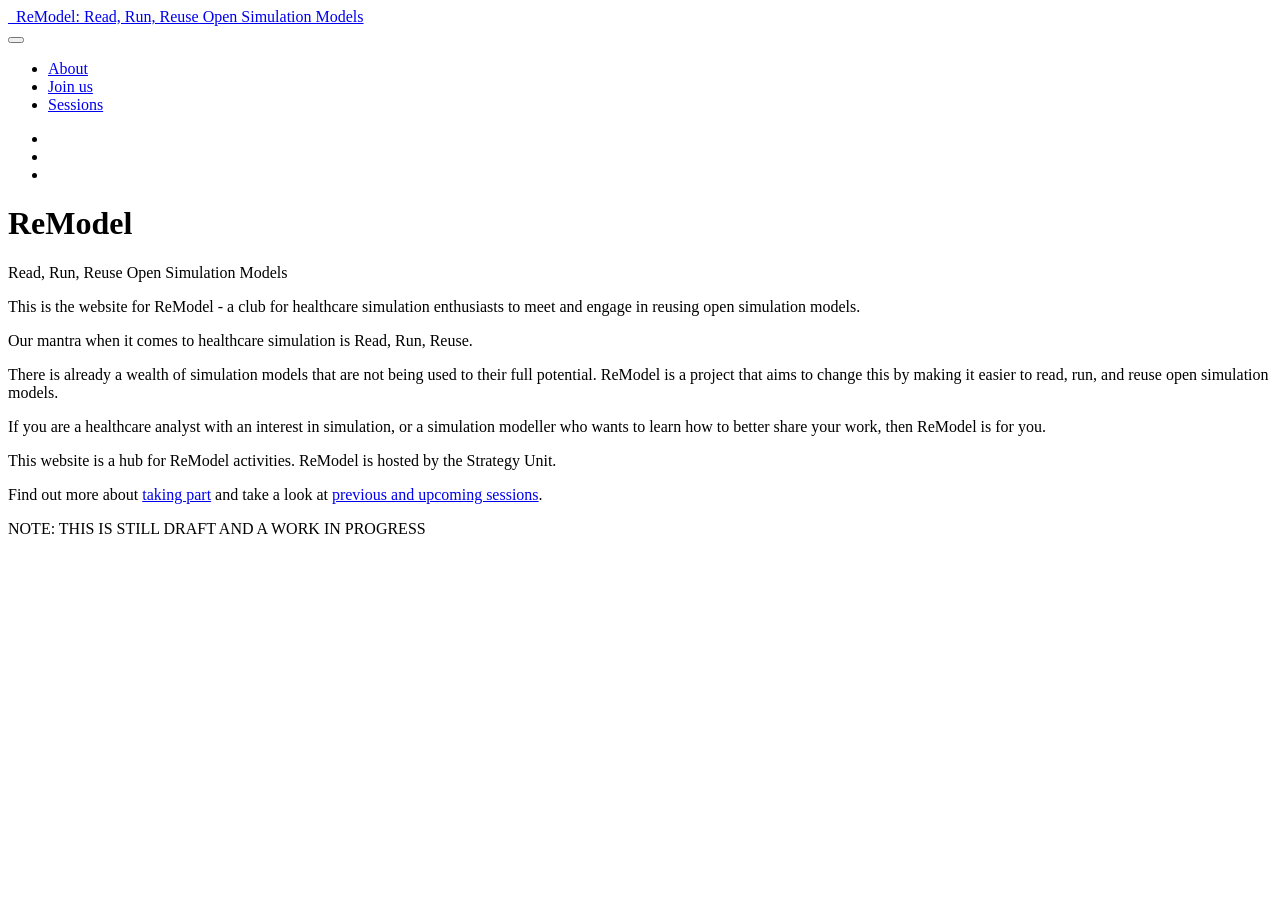
==== index.html @ a2db6d00 "Deploying to gh-pages from @ The-Strategy-Unit/ReModel-docs@427e506a30f4f4f043793d6e4e655805ec5b2a1b" ====
<!DOCTYPE html>
<html xmlns="http://www.w3.org/1999/xhtml" lang="en" xml:lang="en"><head>

<meta charset="utf-8">
<meta name="generator" content="quarto-1.9.38">

<meta name="viewport" content="width=device-width, initial-scale=1.0, user-scalable=yes">


<title>ReModel – ReModel: Read, Run, Reuse Open Simulation Models</title>
<style>
/* Default styles provided by pandoc.
** See https://pandoc.org/MANUAL.html#variables-for-html for config info.
*/
code{white-space: pre-wrap;}
span.smallcaps{font-variant: small-caps;}
div.columns{display: flex; gap: min(4vw, 1.5em);}
div.column{flex: auto; overflow-x: auto;}
div.hanging-indent{margin-left: 1.5em; text-indent: -1.5em;}
ul.task-list{list-style: none;}
ul.task-list li input[type="checkbox"] {
  width: 0.8em;
  margin: 0 0.8em 0.2em -1em; /* quarto-specific, see https://github.com/quarto-dev/quarto-cli/issues/4556 */ 
  vertical-align: middle;
}
</style>


<script src="site_libs/quarto-nav/quarto-nav.js"></script>
<script src="site_libs/quarto-nav/headroom.min.js"></script>
<script src="site_libs/clipboard/clipboard.min.js"></script>
<script src="site_libs/quarto-search/autocomplete.umd.js"></script>
<script src="site_libs/quarto-search/fuse.min.js"></script>
<script src="site_libs/quarto-search/quarto-search.js"></script>
<meta name="quarto:offset" content="./">
<link href="./images/logo_black_favicon.png" rel="icon" type="image/png">
<script src="site_libs/quarto-html/quarto.js" type="module"></script>
<script src="site_libs/quarto-html/tabsets/tabsets.js" type="module"></script>
<script src="site_libs/quarto-html/popper.min.js"></script>
<script src="site_libs/quarto-html/tippy.umd.min.js"></script>
<script src="site_libs/quarto-html/anchor.min.js"></script>
<link href="site_libs/quarto-html/tippy.css" rel="stylesheet">
<link href="site_libs/quarto-html/quarto-syntax-highlighting-15634bcf2e68342d4ad2dfa704d543f6.css" rel="stylesheet" class="quarto-color-scheme" id="quarto-text-highlighting-styles">
<link href="site_libs/quarto-html/quarto-syntax-highlighting-dark-0a6b7249c26820e032cb0bd839ff02b1.css" rel="stylesheet" class="quarto-color-scheme quarto-color-alternate" id="quarto-text-highlighting-styles">
<link href="site_libs/quarto-html/quarto-syntax-highlighting-15634bcf2e68342d4ad2dfa704d543f6.css" rel="stylesheet" class="quarto-color-scheme-extra" id="quarto-text-highlighting-styles">
<script src="site_libs/bootstrap/bootstrap.min.js"></script>
<link href="site_libs/bootstrap/bootstrap-icons.css" rel="stylesheet">
<link href="site_libs/bootstrap/bootstrap-c3b43c4c31acf62bdc8e15f9b7ac4420.min.css" rel="stylesheet" append-hash="true" class="quarto-color-scheme" id="quarto-bootstrap" data-mode="light">
<link href="site_libs/bootstrap/bootstrap-dark-e4793228928cbe254e8126d6889f4ec6.min.css" rel="stylesheet" append-hash="true" class="quarto-color-scheme quarto-color-alternate" id="quarto-bootstrap" data-mode="light">
<link href="site_libs/bootstrap/bootstrap-c3b43c4c31acf62bdc8e15f9b7ac4420.min.css" rel="stylesheet" append-hash="true" class="quarto-color-scheme-extra" id="quarto-bootstrap" data-mode="light">
<script id="quarto-search-options" type="application/json">{
  "location": "navbar",
  "copy-button": false,
  "collapse-after": 3,
  "panel-placement": "end",
  "type": "overlay",
  "limit": 50,
  "keyboard-shortcut": [
    "f",
    "/",
    "s"
  ],
  "show-item-context": false,
  "language": {
    "search-no-results-text": "No results",
    "search-matching-documents-text": "matching documents",
    "search-copy-link-title": "Copy link to search",
    "search-hide-matches-text": "Hide additional matches",
    "search-more-match-text": "more match in this document",
    "search-more-matches-text": "more matches in this document",
    "search-clear-button-title": "Clear",
    "search-text-placeholder": "",
    "search-detached-cancel-button-title": "Cancel",
    "search-submit-button-title": "Submit",
    "search-label": "Search"
  }
}</script>


<link rel="stylesheet" href="_SUBrand.StyleSheet.css">
</head>

<body class="nav-fixed quarto-light"><script id="quarto-html-before-body" type="application/javascript">
    const toggleBodyColorMode = (bsSheetEl) => {
      const mode = bsSheetEl.getAttribute("data-mode");
      const bodyEl = window.document.querySelector("body");
      if (mode === "dark") {
        bodyEl.classList.add("quarto-dark");
        bodyEl.classList.remove("quarto-light");
      } else {
        bodyEl.classList.add("quarto-light");
        bodyEl.classList.remove("quarto-dark");
      }
    }
    const toggleBodyColorPrimary = () => {
      const bsSheetEl = window.document.querySelector("link#quarto-bootstrap:not([rel=disabled-stylesheet])");
      if (bsSheetEl) {
        toggleBodyColorMode(bsSheetEl);
      }
    }
    const setColorSchemeToggle = (alternate) => {
      const toggles = window.document.querySelectorAll('.quarto-color-scheme-toggle');
      for (let i=0; i < toggles.length; i++) {
        const toggle = toggles[i];
        if (toggle) {
          if (alternate) {
            toggle.classList.add("alternate");
          } else {
            toggle.classList.remove("alternate");
          }
        }
      }
    };
    const toggleColorMode = (alternate) => {
      // Switch the stylesheets
      const primaryStylesheets = window.document.querySelectorAll('link.quarto-color-scheme:not(.quarto-color-alternate)');
      const alternateStylesheets = window.document.querySelectorAll('link.quarto-color-scheme.quarto-color-alternate');
      manageTransitions('#quarto-margin-sidebar .nav-link', false);
      if (alternate) {
        // note: dark is layered on light, we don't disable primary!
        enableStylesheet(alternateStylesheets);
        for (const sheetNode of alternateStylesheets) {
          if (sheetNode.id === "quarto-bootstrap") {
            toggleBodyColorMode(sheetNode);
          }
        }
      } else {
        disableStylesheet(alternateStylesheets);
        enableStylesheet(primaryStylesheets)
        toggleBodyColorPrimary();
      }
      manageTransitions('#quarto-margin-sidebar .nav-link', true);
      // Switch the toggles
      setColorSchemeToggle(alternate)
      // Hack to workaround the fact that safari doesn't
      // properly recolor the scrollbar when toggling (#1455)
      if (navigator.userAgent.indexOf('Safari') > 0 && navigator.userAgent.indexOf('Chrome') == -1) {
        manageTransitions("body", false);
        window.scrollTo(0, 1);
        setTimeout(() => {
          window.scrollTo(0, 0);
          manageTransitions("body", true);
        }, 40);
      }
    }
    const disableStylesheet = (stylesheets) => {
      for (let i=0; i < stylesheets.length; i++) {
        const stylesheet = stylesheets[i];
        stylesheet.rel = 'disabled-stylesheet';
      }
    }
    const enableStylesheet = (stylesheets) => {
      for (let i=0; i < stylesheets.length; i++) {
        const stylesheet = stylesheets[i];
        if(stylesheet.rel !== 'stylesheet') { // for Chrome, which will still FOUC without this check
          stylesheet.rel = 'stylesheet';
        }
      }
    }
    const manageTransitions = (selector, allowTransitions) => {
      const els = window.document.querySelectorAll(selector);
      for (let i=0; i < els.length; i++) {
        const el = els[i];
        if (allowTransitions) {
          el.classList.remove('notransition');
        } else {
          el.classList.add('notransition');
        }
      }
    }
    const isFileUrl = () => {
      return window.location.protocol === 'file:';
    }
    const hasAlternateSentinel = () => {
      let styleSentinel = getColorSchemeSentinel();
      if (styleSentinel !== null) {
        return styleSentinel === "alternate";
      } else {
        return false;
      }
    }
    const setStyleSentinel = (alternate) => {
      const value = alternate ? "alternate" : "default";
      if (!isFileUrl()) {
        window.localStorage.setItem("quarto-color-scheme", value);
      } else {
        localAlternateSentinel = value;
      }
    }
    const getColorSchemeSentinel = () => {
      if (!isFileUrl()) {
        const storageValue = window.localStorage.getItem("quarto-color-scheme");
        return storageValue != null ? storageValue : localAlternateSentinel;
      } else {
        return localAlternateSentinel;
      }
    }
    const toggleGiscusIfUsed = (isAlternate, darkModeDefault) => {
      const baseTheme = document.querySelector('#giscus-base-theme')?.value ?? 'light';
      const alternateTheme = document.querySelector('#giscus-alt-theme')?.value ?? 'dark';
      let newTheme = '';
      if(authorPrefersDark) {
        newTheme = isAlternate ? baseTheme : alternateTheme;
      } else {
        newTheme = isAlternate ? alternateTheme : baseTheme;
      }
      const changeGiscusTheme = () => {
        // From: https://github.com/giscus/giscus/issues/336
        const sendMessage = (message) => {
          const iframe = document.querySelector('iframe.giscus-frame');
          if (!iframe) return;
          iframe.contentWindow.postMessage({ giscus: message }, 'https://giscus.app');
        }
        sendMessage({
          setConfig: {
            theme: newTheme
          }
        });
      }
      const isGiscussLoaded = window.document.querySelector('iframe.giscus-frame') !== null;
      if (isGiscussLoaded) {
        changeGiscusTheme();
      }
    };
    const authorPrefersDark = false;
    const darkModeDefault = authorPrefersDark;
      document.querySelector('link#quarto-text-highlighting-styles.quarto-color-scheme-extra').rel = 'disabled-stylesheet';
      document.querySelector('link#quarto-bootstrap.quarto-color-scheme-extra').rel = 'disabled-stylesheet';
    let localAlternateSentinel = darkModeDefault ? 'alternate' : 'default';
    // Dark / light mode switch
    window.quartoToggleColorScheme = () => {
      // Read the current dark / light value
      let toAlternate = !hasAlternateSentinel();
      toggleColorMode(toAlternate);
      setStyleSentinel(toAlternate);
      toggleGiscusIfUsed(toAlternate, darkModeDefault);
      window.dispatchEvent(new Event('resize'));
    };
    // Switch to dark mode if need be
    if (hasAlternateSentinel()) {
      toggleColorMode(true);
    } else {
      toggleColorMode(false);
    }
  </script>

<div id="quarto-search-results"></div>
  <header id="quarto-header" class="headroom fixed-top">
    <nav class="navbar navbar-expand-lg " data-bs-theme="dark">
      <div class="navbar-container container-fluid">
      <div class="navbar-brand-container mx-auto">
    <a href="./index.html" class="navbar-brand navbar-brand-logo">
    <img src="./images/logo_black_favicon.png" alt="" class="navbar-logo light-content">
    <img src="./images/logo_black_favicon.png" alt="" class="navbar-logo dark-content">
    </a>
    <a class="navbar-brand" href="./index.html">
    <span class="navbar-title">ReModel: Read, Run, Reuse Open Simulation Models</span>
    </a>
  </div>
            <div id="quarto-search" class="" title="Search"></div>
          <button class="navbar-toggler" type="button" data-bs-toggle="collapse" data-bs-target="#navbarCollapse" aria-controls="navbarCollapse" role="menu" aria-expanded="false" aria-label="Toggle navigation" onclick="if (window.quartoToggleHeadroom) { window.quartoToggleHeadroom(); }">
  <span class="navbar-toggler-icon"></span>
</button>
          <div class="collapse navbar-collapse" id="navbarCollapse">
            <ul class="navbar-nav navbar-nav-scroll me-auto">
  <li class="nav-item">
    <a class="nav-link" href="./about.html"> 
<span class="menu-text">About</span></a>
  </li>  
  <li class="nav-item">
    <a class="nav-link" href="./join-us/index.html"> 
<span class="menu-text">Join us</span></a>
  </li>  
  <li class="nav-item">
    <a class="nav-link" href="./sessions/index.html"> 
<span class="menu-text">Sessions</span></a>
  </li>  
</ul>
            <ul class="navbar-nav navbar-nav-scroll ms-auto">
  <li class="nav-item compact">
    <a class="nav-link" href="./sessions/index.xml"> <i class="bi bi-rss" role="img">
</i> 
<span class="menu-text"></span></a>
  </li>  
  <li class="nav-item compact">
    <a class="nav-link" href="https://github.com/The-Strategy-Unit"> <i class="bi bi-github" role="img">
</i> 
<span class="menu-text"></span></a>
  </li>  
  <li class="nav-item compact">
    <a class="nav-link" href="https://bsky.app/profile/strategyunit.bsky.social"> <i class="bi bi-bluesky" role="img">
</i> 
<span class="menu-text"></span></a>
  </li>  
</ul>
          </div> <!-- /navcollapse -->
            <div class="quarto-navbar-tools">
  <a href="" class="quarto-color-scheme-toggle quarto-navigation-tool  px-1" onclick="window.quartoToggleColorScheme(); return false;" title="Toggle dark mode"><i class="bi"></i></a>
</div>
      </div> <!-- /container-fluid -->
    </nav>
</header>
<!-- content -->
<div id="quarto-content" class="quarto-container page-columns page-rows-contents page-layout-article page-navbar">
<!-- sidebar -->
<!-- margin-sidebar -->
    <div id="quarto-margin-sidebar" class="sidebar margin-sidebar zindex-bottom">
        
    </div>
<!-- main -->
<main class="content" id="quarto-document-content">


<header id="title-block-header" class="quarto-title-block default">
<div class="quarto-title">
<h1 class="title">ReModel</h1>
<p class="subtitle lead">Read, Run, Reuse Open Simulation Models</p>
</div>



<div class="quarto-title-meta">

    
  
    
  </div>
  


</header>


<p>This is the website for ReModel - a club for healthcare simulation enthusiasts to meet and engage in reusing open simulation models.</p>
<p>Our mantra when it comes to healthcare simulation is Read, Run, Reuse.</p>
<p>There is already a wealth of simulation models that are not being used to their full potential. ReModel is a project that aims to change this by making it easier to read, run, and reuse open simulation models.</p>
<p>If you are a healthcare analyst with an interest in simulation, or a simulation modeller who wants to learn how to better share your work, then ReModel is for you.</p>
<p>This website is a hub for ReModel activities. ReModel is hosted by the Strategy Unit.</p>
<p>Find out more about <a href="./join-us/index.html">taking part</a> and take a look at <a href="./sessions/index.html">previous and upcoming sessions</a>.</p>
<p>NOTE: THIS IS STILL DRAFT AND A WORK IN PROGRESS</p>



</main> <!-- /main -->
<script id="quarto-html-after-body" type="application/javascript">
  window.document.addEventListener("DOMContentLoaded", function (event) {
    // Ensure there is a toggle, if there isn't float one in the top right
    if (window.document.querySelector('.quarto-color-scheme-toggle') === null) {
      const a = window.document.createElement('a');
      a.classList.add('top-right');
      a.classList.add('quarto-color-scheme-toggle');
      a.href = "";
      a.onclick = function() { try { window.quartoToggleColorScheme(); } catch {} return false; };
      const i = window.document.createElement("i");
      i.classList.add('bi');
      a.appendChild(i);
      window.document.body.appendChild(a);
    }
    setColorSchemeToggle(hasAlternateSentinel())
    const icon = "";
    const anchorJS = new window.AnchorJS();
    anchorJS.options = {
      placement: 'right',
      icon: icon
    };
    anchorJS.add('.anchored');
    const isCodeAnnotation = (el) => {
      for (const clz of el.classList) {
        if (clz.startsWith('code-annotation-')) {                     
          return true;
        }
      }
      return false;
    }
    const onCopySuccess = function(e) {
      // button target
      const button = e.trigger;
      // don't keep focus
      button.blur();
      // flash "checked"
      button.classList.add('code-copy-button-checked');
      var currentTitle = button.getAttribute("title");
      button.setAttribute("title", "Copied!");
      let tooltip;
      if (window.bootstrap) {
        button.setAttribute("data-bs-toggle", "tooltip");
        button.setAttribute("data-bs-placement", "left");
        button.setAttribute("data-bs-title", "Copied!");
        tooltip = new bootstrap.Tooltip(button, 
          { trigger: "manual", 
            customClass: "code-copy-button-tooltip",
            offset: [0, -8]});
        tooltip.show();    
      }
      setTimeout(function() {
        if (tooltip) {
          tooltip.hide();
          button.removeAttribute("data-bs-title");
          button.removeAttribute("data-bs-toggle");
          button.removeAttribute("data-bs-placement");
        }
        button.setAttribute("title", currentTitle);
        button.classList.remove('code-copy-button-checked');
      }, 1000);
      // clear code selection
      e.clearSelection();
    }
    const getTextToCopy = function(trigger) {
      const outerScaffold = trigger.parentElement.cloneNode(true);
      const codeEl = outerScaffold.querySelector('code');
      for (const childEl of codeEl.children) {
        if (isCodeAnnotation(childEl)) {
          childEl.remove();
        }
      }
      return codeEl.innerText;
    }
    const clipboard = new window.ClipboardJS('.code-copy-button:not([data-in-quarto-modal])', {
      text: getTextToCopy
    });
    clipboard.on('success', onCopySuccess);
    if (window.document.getElementById('quarto-embedded-source-code-modal')) {
      const clipboardModal = new window.ClipboardJS('.code-copy-button[data-in-quarto-modal]', {
        text: getTextToCopy,
        container: window.document.getElementById('quarto-embedded-source-code-modal')
      });
      clipboardModal.on('success', onCopySuccess);
    }
      var localhostRegex = new RegExp(/^(?:http|https):\/\/localhost\:?[0-9]*\//);
      var mailtoRegex = new RegExp(/^mailto:/);
        var filterRegex = new RegExp("https:\/\/the-strategy-unit\.github\.io\/ReModel-docs\/");
      var isInternal = (href) => {
          return filterRegex.test(href) || localhostRegex.test(href) || mailtoRegex.test(href);
      }
      // Inspect non-navigation links and adorn them if external
     var links = window.document.querySelectorAll('a[href]:not(.nav-link):not(.navbar-brand):not(.toc-action):not(.sidebar-link):not(.sidebar-item-toggle):not(.pagination-link):not(.no-external):not([aria-hidden]):not(.dropdown-item):not(.quarto-navigation-tool):not(.about-link)');
      for (var i=0; i<links.length; i++) {
        const link = links[i];
        if (!isInternal(link.href)) {
          // undo the damage that might have been done by quarto-nav.js in the case of
          // links that we want to consider external
          if (link.dataset.originalHref !== undefined) {
            link.href = link.dataset.originalHref;
          }
        }
      }
    function tippyHover(el, contentFn, onTriggerFn, onUntriggerFn) {
      const config = {
        allowHTML: true,
        maxWidth: 500,
        delay: 100,
        arrow: false,
        appendTo: function(el) {
            return el.parentElement;
        },
        interactive: true,
        interactiveBorder: 10,
        theme: 'quarto',
        placement: 'bottom-start',
      };
      if (contentFn) {
        config.content = contentFn;
      }
      if (onTriggerFn) {
        config.onTrigger = onTriggerFn;
      }
      if (onUntriggerFn) {
        config.onUntrigger = onUntriggerFn;
      }
      window.tippy(el, config); 
    }
    const noterefs = window.document.querySelectorAll('a[role="doc-noteref"]');
    for (var i=0; i<noterefs.length; i++) {
      const ref = noterefs[i];
      tippyHover(ref, function() {
        // use id or data attribute instead here
        let href = ref.getAttribute('data-footnote-href') || ref.getAttribute('href');
        try { href = new URL(href).hash; } catch {}
        const id = href.replace(/^#\/?/, "");
        const note = window.document.getElementById(id);
        if (note) {
          return note.innerHTML;
        } else {
          return "";
        }
      });
    }
    const xrefs = window.document.querySelectorAll('a.quarto-xref');
    const processXRef = (id, note) => {
      // Strip column container classes
      const stripColumnClz = (el) => {
        el.classList.remove("page-full", "page-columns");
        if (el.children) {
          for (const child of el.children) {
            stripColumnClz(child);
          }
        }
      }
      stripColumnClz(note)
      if (id === null || id.startsWith('sec-')) {
        // Special case sections, only their first couple elements
        const container = document.createElement("div");
        if (note.children && note.children.length > 2) {
          container.appendChild(note.children[0].cloneNode(true));
          for (let i = 1; i < note.children.length; i++) {
            const child = note.children[i];
            if (child.tagName === "P" && child.innerText === "") {
              continue;
            } else {
              container.appendChild(child.cloneNode(true));
              break;
            }
          }
          if (window.Quarto?.typesetMath) {
            window.Quarto.typesetMath(container);
          }
          return container.innerHTML
        } else {
          if (window.Quarto?.typesetMath) {
            window.Quarto.typesetMath(note);
          }
          return note.innerHTML;
        }
      } else {
        // Remove any anchor links if they are present
        const anchorLink = note.querySelector('a.anchorjs-link');
        if (anchorLink) {
          anchorLink.remove();
        }
        if (window.Quarto?.typesetMath) {
          window.Quarto.typesetMath(note);
        }
        if (note.classList.contains("callout")) {
          return note.outerHTML;
        } else {
          return note.innerHTML;
        }
      }
    }
    for (var i=0; i<xrefs.length; i++) {
      const xref = xrefs[i];
      tippyHover(xref, undefined, function(instance) {
        instance.disable();
        let url = xref.getAttribute('href');
        let hash = undefined; 
        if (url.startsWith('#')) {
          hash = url;
        } else {
          try { hash = new URL(url).hash; } catch {}
        }
        if (hash) {
          const id = hash.replace(/^#\/?/, "");
          const note = window.document.getElementById(id);
          if (note !== null) {
            try {
              const html = processXRef(id, note.cloneNode(true));
              instance.setContent(html);
            } finally {
              instance.enable();
              instance.show();
            }
          } else {
            // See if we can fetch this
            fetch(url.split('#')[0])
            .then(res => res.text())
            .then(html => {
              const parser = new DOMParser();
              const htmlDoc = parser.parseFromString(html, "text/html");
              const note = htmlDoc.getElementById(id);
              if (note !== null) {
                const html = processXRef(id, note);
                instance.setContent(html);
              } 
            }).finally(() => {
              instance.enable();
              instance.show();
            });
          }
        } else {
          // See if we can fetch a full url (with no hash to target)
          // This is a special case and we should probably do some content thinning / targeting
          fetch(url)
          .then(res => res.text())
          .then(html => {
            const parser = new DOMParser();
            const htmlDoc = parser.parseFromString(html, "text/html");
            const note = htmlDoc.querySelector('main.content');
            if (note !== null) {
              // This should only happen for chapter cross references
              // (since there is no id in the URL)
              // remove the first header
              if (note.children.length > 0 && note.children[0].tagName === "HEADER") {
                note.children[0].remove();
              }
              const html = processXRef(null, note);
              instance.setContent(html);
            } 
          }).finally(() => {
            instance.enable();
            instance.show();
          });
        }
      }, function(instance) {
      });
    }
        let selectedAnnoteEl;
        const selectorForAnnotation = ( cell, annotation) => {
          let cellAttr = 'data-code-cell="' + cell + '"';
          let lineAttr = 'data-code-annotation="' +  annotation + '"';
          const selector = 'span[' + cellAttr + '][' + lineAttr + ']';
          return selector;
        }
        const selectCodeLines = (annoteEl) => {
          const doc = window.document;
          const targetCell = annoteEl.getAttribute("data-target-cell");
          const targetAnnotation = annoteEl.getAttribute("data-target-annotation");
          const annoteSpan = window.document.querySelector(selectorForAnnotation(targetCell, targetAnnotation));
          const lines = annoteSpan.getAttribute("data-code-lines").split(",");
          const lineIds = lines.map((line) => {
            return targetCell + "-" + line;
          })
          let top = null;
          let height = null;
          let parent = null;
          if (lineIds.length > 0) {
              //compute the position of the single el (top and bottom and make a div)
              const el = window.document.getElementById(lineIds[0]);
              top = el.offsetTop;
              height = el.offsetHeight;
              parent = el.parentElement.parentElement;
            if (lineIds.length > 1) {
              const lastEl = window.document.getElementById(lineIds[lineIds.length - 1]);
              const bottom = lastEl.offsetTop + lastEl.offsetHeight;
              height = bottom - top;
            }
            if (top !== null && height !== null && parent !== null) {
              // cook up a div (if necessary) and position it 
              let div = window.document.getElementById("code-annotation-line-highlight");
              if (div === null) {
                div = window.document.createElement("div");
                div.setAttribute("id", "code-annotation-line-highlight");
                div.style.position = 'absolute';
                parent.appendChild(div);
              }
              div.style.top = top - 2 + "px";
              div.style.height = height + 4 + "px";
              div.style.left = 0;
              let gutterDiv = window.document.getElementById("code-annotation-line-highlight-gutter");
              if (gutterDiv === null) {
                gutterDiv = window.document.createElement("div");
                gutterDiv.setAttribute("id", "code-annotation-line-highlight-gutter");
                gutterDiv.style.position = 'absolute';
                const codeCell = window.document.getElementById(targetCell);
                const gutter = codeCell.querySelector('.code-annotation-gutter');
                gutter.appendChild(gutterDiv);
              }
              gutterDiv.style.top = top - 2 + "px";
              gutterDiv.style.height = height + 4 + "px";
            }
            selectedAnnoteEl = annoteEl;
          }
        };
        const unselectCodeLines = () => {
          const elementsIds = ["code-annotation-line-highlight", "code-annotation-line-highlight-gutter"];
          elementsIds.forEach((elId) => {
            const div = window.document.getElementById(elId);
            if (div) {
              div.remove();
            }
          });
          selectedAnnoteEl = undefined;
        };
          // Handle positioning of the toggle
      window.addEventListener(
        "resize",
        throttle(() => {
          elRect = undefined;
          if (selectedAnnoteEl) {
            selectCodeLines(selectedAnnoteEl);
          }
        }, 10)
      );
      function throttle(fn, ms) {
      let throttle = false;
      let timer;
        return (...args) => {
          if(!throttle) { // first call gets through
              fn.apply(this, args);
              throttle = true;
          } else { // all the others get throttled
              if(timer) clearTimeout(timer); // cancel #2
              timer = setTimeout(() => {
                fn.apply(this, args);
                timer = throttle = false;
              }, ms);
          }
        };
      }
        // Attach click handler to the DT
        const annoteDls = window.document.querySelectorAll('dt[data-target-cell]');
        for (const annoteDlNode of annoteDls) {
          annoteDlNode.addEventListener('click', (event) => {
            const clickedEl = event.target;
            if (clickedEl !== selectedAnnoteEl) {
              unselectCodeLines();
              const activeEl = window.document.querySelector('dt[data-target-cell].code-annotation-active');
              if (activeEl) {
                activeEl.classList.remove('code-annotation-active');
              }
              selectCodeLines(clickedEl);
              clickedEl.classList.add('code-annotation-active');
            } else {
              // Unselect the line
              unselectCodeLines();
              clickedEl.classList.remove('code-annotation-active');
            }
          });
        }
    const findCites = (el) => {
      const parentEl = el.parentElement;
      if (parentEl) {
        const cites = parentEl.dataset.cites;
        if (cites) {
          return {
            el,
            cites: cites.split(' ')
          };
        } else {
          return findCites(el.parentElement)
        }
      } else {
        return undefined;
      }
    };
    var bibliorefs = window.document.querySelectorAll('a[role="doc-biblioref"]');
    for (var i=0; i<bibliorefs.length; i++) {
      const ref = bibliorefs[i];
      const citeInfo = findCites(ref);
      if (citeInfo) {
        tippyHover(citeInfo.el, function() {
          var popup = window.document.createElement('div');
          citeInfo.cites.forEach(function(cite) {
            var citeDiv = window.document.createElement('div');
            citeDiv.classList.add('hanging-indent');
            citeDiv.classList.add('csl-entry');
            var biblioDiv = window.document.getElementById('ref-' + cite);
            if (biblioDiv) {
              citeDiv.innerHTML = biblioDiv.innerHTML;
            }
            popup.appendChild(citeDiv);
          });
          return popup.innerHTML;
        });
      }
    }
  });
  </script>
</div> <!-- /content -->




</body></html>
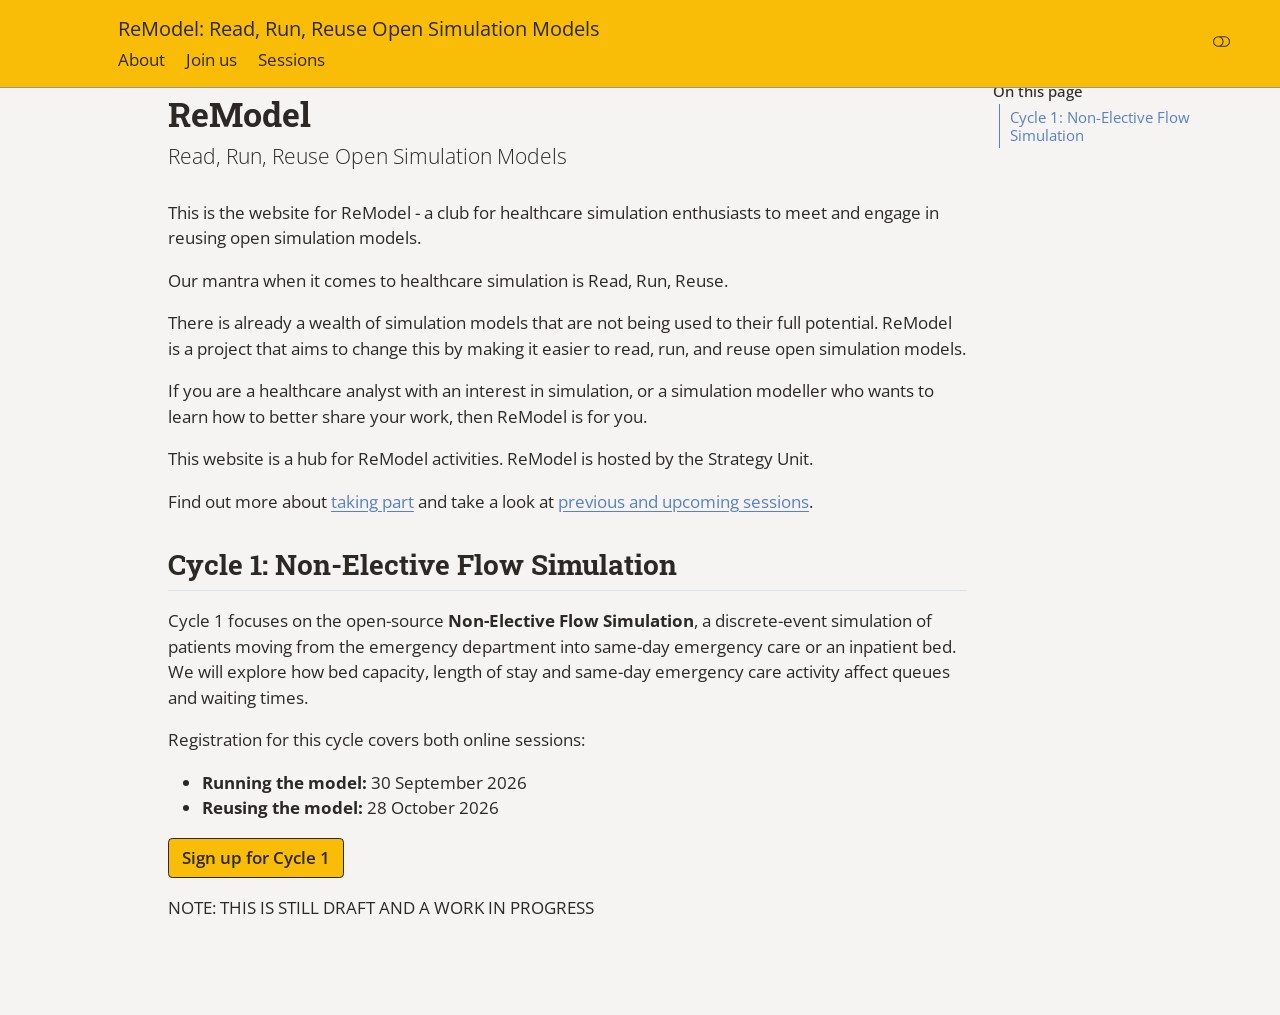
==== commit d0fe8f2e: "Deploying to gh-pages from @ The-Strategy-Unit/ReModel-docs@94744fe4c8862ffa0bf62d1072d39760c0c1726a" ====
--- a/index.html
+++ b/index.html
@@ -33,7 +33,7 @@
 <script src="site_libs/quarto-search/fuse.min.js"></script>
 <script src="site_libs/quarto-search/quarto-search.js"></script>
 <meta name="quarto:offset" content="./">
-<link href="./images/logo_black_favicon.png" rel="icon" type="image/png">
+<link href="./images/logo_black_medium.png" rel="icon" type="image/png">
 <script src="site_libs/quarto-html/quarto.js" type="module"></script>
 <script src="site_libs/quarto-html/tabsets/tabsets.js" type="module"></script>
 <script src="site_libs/quarto-html/popper.min.js"></script>
@@ -45,9 +45,9 @@
 <link href="site_libs/quarto-html/quarto-syntax-highlighting-15634bcf2e68342d4ad2dfa704d543f6.css" rel="stylesheet" class="quarto-color-scheme-extra" id="quarto-text-highlighting-styles">
 <script src="site_libs/bootstrap/bootstrap.min.js"></script>
 <link href="site_libs/bootstrap/bootstrap-icons.css" rel="stylesheet">
-<link href="site_libs/bootstrap/bootstrap-c3b43c4c31acf62bdc8e15f9b7ac4420.min.css" rel="stylesheet" append-hash="true" class="quarto-color-scheme" id="quarto-bootstrap" data-mode="light">
-<link href="site_libs/bootstrap/bootstrap-dark-e4793228928cbe254e8126d6889f4ec6.min.css" rel="stylesheet" append-hash="true" class="quarto-color-scheme quarto-color-alternate" id="quarto-bootstrap" data-mode="light">
-<link href="site_libs/bootstrap/bootstrap-c3b43c4c31acf62bdc8e15f9b7ac4420.min.css" rel="stylesheet" append-hash="true" class="quarto-color-scheme-extra" id="quarto-bootstrap" data-mode="light">
+<link href="site_libs/bootstrap/bootstrap-93b77a0fa887f0ac426e36b668c902ff.min.css" rel="stylesheet" append-hash="true" class="quarto-color-scheme" id="quarto-bootstrap" data-mode="light">
+<link href="site_libs/bootstrap/bootstrap-dark-64b58655d476df297cdd43208ce61722.min.css" rel="stylesheet" append-hash="true" class="quarto-color-scheme quarto-color-alternate" id="quarto-bootstrap" data-mode="light">
+<link href="site_libs/bootstrap/bootstrap-93b77a0fa887f0ac426e36b668c902ff.min.css" rel="stylesheet" append-hash="true" class="quarto-color-scheme-extra" id="quarto-bootstrap" data-mode="light">
 <script id="quarto-search-options" type="application/json">{
   "location": "navbar",
   "copy-button": false,
@@ -78,6 +78,7 @@
 
 
 <link rel="stylesheet" href="_SUBrand.StyleSheet.css">
+<link rel="stylesheet" href="_listing.css">
 </head>
 
 <body class="nav-fixed quarto-light"><script id="quarto-html-before-body" type="application/javascript">
@@ -250,8 +251,8 @@
       <div class="navbar-container container-fluid">
       <div class="navbar-brand-container mx-auto">
     <a href="./index.html" class="navbar-brand navbar-brand-logo">
-    <img src="./images/logo_black_favicon.png" alt="" class="navbar-logo light-content">
-    <img src="./images/logo_black_favicon.png" alt="" class="navbar-logo dark-content">
+    <img src="./images/logo_black_medium.png" alt="" class="navbar-logo light-content">
+    <img src="./images/logo_yellow_medium.png" alt="" class="navbar-logo dark-content">
     </a>
     <a class="navbar-brand" href="./index.html">
     <span class="navbar-title">ReModel: Read, Run, Reuse Open Simulation Models</span>
@@ -304,8 +305,14 @@
 <div id="quarto-content" class="quarto-container page-columns page-rows-contents page-layout-article page-navbar">
 <!-- sidebar -->
 <!-- margin-sidebar -->
-    <div id="quarto-margin-sidebar" class="sidebar margin-sidebar zindex-bottom">
-        
+    <div id="quarto-margin-sidebar" class="sidebar margin-sidebar">
+        <nav id="TOC" role="doc-toc" class="toc-active">
+    <h2 id="toc-title">On this page</h2>
+   
+  <ul>
+  <li><a href="#cycle-1-non-elective-flow-simulation" id="toc-cycle-1-non-elective-flow-simulation" class="nav-link active" data-scroll-target="#cycle-1-non-elective-flow-simulation">Cycle 1: Non-Elective Flow Simulation</a></li>
+  </ul>
+</nav>
     </div>
 <!-- main -->
 <main class="content" id="quarto-document-content">
@@ -337,9 +344,19 @@
 <p>If you are a healthcare analyst with an interest in simulation, or a simulation modeller who wants to learn how to better share your work, then ReModel is for you.</p>
 <p>This website is a hub for ReModel activities. ReModel is hosted by the Strategy Unit.</p>
 <p>Find out more about <a href="./join-us/index.html">taking part</a> and take a look at <a href="./sessions/index.html">previous and upcoming sessions</a>.</p>
+<section id="cycle-1-non-elective-flow-simulation" class="level2">
+<h2 class="anchored" data-anchor-id="cycle-1-non-elective-flow-simulation">Cycle 1: Non-Elective Flow Simulation</h2>
+<p>Cycle 1 focuses on the open-source <strong>Non-Elective Flow Simulation</strong>, a discrete-event simulation of patients moving from the emergency department into same-day emergency care or an inpatient bed. We will explore how bed capacity, length of stay and same-day emergency care activity affect queues and waiting times.</p>
+<p>Registration for this cycle covers both online sessions:</p>
+<ul>
+<li><strong>Running the model:</strong> 30 September 2026</li>
+<li><strong>Reusing the model:</strong> 28 October 2026</li>
+</ul>
+<p><a href="https://forms.office.com/e/CBAmq3fkUg" class="btn btn-primary" target="_blank">Sign up for Cycle 1</a></p>
 <p>NOTE: THIS IS STILL DRAFT AND A WORK IN PROGRESS</p>
 
 
+</section>
 
 </main> <!-- /main -->
 <script id="quarto-html-after-body" type="application/javascript">
--- a/_SUBrand.StyleSheet.css
+++ b/_SUBrand.StyleSheet.css
@@ -0,0 +1,388 @@
+@import url("https://fonts.googleapis.com/css2?family=Open+Sans:wght@400;600;700&family=Roboto+Slab:wght@300;700&display=swap");
+
+body {
+  font-family: "Open Sans", Arial, sans-serif;
+  font-weight: 400;
+}
+
+h1, h2, h3, h4, h5, h6,
+.home h1, .home h2, .home h3 {
+  font-family: "Roboto Slab", "Open Sans", Arial, sans-serif;
+  font-weight: 700;
+  text-align: left;
+}
+
+:root {
+  --gap: 24px;
+  --content-gap: 20px;
+  --nav-width: 1024px;
+  --main-width: 720px;
+  --header-height: 76px;
+  --footer-height: 60px;
+  --radius: 8px;
+
+  /* SU Brand Palette */
+  --su-dark-grey: #959595;
+  --su-charcoal: #2c2825;
+  --su-yellow: #f9bd07;
+  --su-white: #f5f4f3;
+  --su-blue: #5881c1;
+
+  /* Light mode colors */
+  --color-foreground: var(--su-charcoal);
+  --color-background: var(--su-white);
+  --color-primary: var(--su-yellow);
+  --color-secondary: var(--su-dark-grey);
+  --color-info: var(--su-blue);
+
+  /* Component-level semantic colours */
+  --color-on-primary: var(--su-charcoal);
+  --color-on-info: var(--su-white);
+  --color-link: var(--color-info);
+  --color-link-hover: var(--color-foreground);
+  --color-navbar-background: var(--color-primary);
+  --color-navbar-foreground: var(--color-on-primary);
+  --color-navbar-hover: var(--color-foreground);
+  --color-navbar-border: var(--color-secondary);
+}
+
+.quarto-dark {
+  /* Dark mode overrides */
+  --color-foreground: var(--su-white);
+  --color-background: var(--su-charcoal);
+  --color-primary: var(--su-yellow);
+  --color-secondary: var(--su-white);
+  --color-info: var(--su-yellow);
+  --color-link: var(--color-primary);
+  --color-link-hover: var(--color-foreground);
+  --color-navbar-background: var(--color-background);
+  --color-navbar-foreground: var(--color-foreground);
+  --color-navbar-hover: var(--color-primary);
+  --color-navbar-border: var(--color-primary);
+}
+
+body,
+.content,
+.markdown,
+.main-content {
+  color: var(--color-foreground) !important;
+  background: var(--color-background) !important;
+}
+
+.list {
+  background: var(--color-background);
+}
+
+.center {
+  text-align: left;
+}
+
+/* SU brand link and text colors */
+.content a,
+.markdown a,
+.main-content a,
+a {
+  color: var(--color-link) !important;
+  text-decoration: underline;
+  transition: color 0.2s;
+}
+
+.content a:hover,
+.markdown a:hover,
+.main-content a:hover,
+a:hover {
+  color: var(--color-link-hover) !important;
+}
+
+/* High-contrast call-to-action buttons. */
+a.btn.btn-primary {
+  color: var(--color-on-primary) !important;
+  background-color: var(--color-primary);
+  border-color: var(--color-foreground);
+  font-weight: 600;
+  text-decoration: none;
+}
+
+a.btn.btn-primary:hover,
+a.btn.btn-primary:focus-visible {
+  color: var(--color-background) !important;
+  background-color: var(--color-foreground);
+  border-color: var(--color-foreground);
+  text-decoration: none;
+}
+
+a.btn.btn-primary:focus-visible {
+  outline: 3px solid var(--color-info);
+  outline-offset: 3px;
+}
+
+/* Navbar styles */
+.navbar {
+  display: flex;
+  justify-content: space-between;
+  align-items: center;
+  padding: 8px 16px;
+  min-height: var(--header-height);
+  height: auto;
+  background: var(--color-navbar-background);
+  border-bottom: 1px solid var(--color-navbar-border);
+}
+
+.navbar .navbar-brand,
+.navbar .nav-link,
+.navbar .quarto-navigation-tool {
+  color: var(--color-navbar-foreground) !important;
+}
+
+.navbar .navbar-brand:hover,
+.navbar .navbar-brand:focus-visible,
+.navbar .nav-link:hover,
+.navbar .nav-link:focus-visible,
+.navbar .quarto-navigation-tool:hover,
+.navbar .quarto-navigation-tool:focus-visible {
+  color: var(--color-navbar-hover) !important;
+}
+
+/* Use the higher-resolution brand mark at a readable navbar size. */
+.navbar-logo {
+  height: 48px;
+  max-height: 48px;
+  width: auto;
+  object-fit: contain;
+}
+
+.navbar-title {
+  line-height: 1.2;
+}
+
+/*
+ * On desktop, give the header two rows: the site title sits above the main
+ * page links while the logo spans both rows. Social/search tools stay on the
+ * right, so every page has the same header structure.
+ */
+@media (min-width: 992px) {
+  :root {
+    --header-height: 88px;
+  }
+
+  .navbar {
+    padding: 6px 28px;
+  }
+
+  .navbar > .navbar-container {
+    display: grid !important;
+    grid-template-columns: 76px minmax(0, 1fr) auto auto auto;
+    grid-template-rows: auto auto;
+    column-gap: 12px;
+    row-gap: 0;
+    align-items: center;
+    max-width: none;
+  }
+
+  .navbar-brand-container,
+  #navbarCollapse {
+    display: contents !important;
+  }
+
+  .navbar-brand-logo {
+    grid-column: 1;
+    grid-row: 1 / 3;
+    align-self: center;
+    justify-self: start;
+    margin: 0;
+    padding: 0;
+  }
+
+  .navbar-logo {
+    height: 70px;
+    max-height: 70px;
+  }
+
+  .navbar-brand-container > .navbar-brand:not(.navbar-brand-logo) {
+    grid-column: 2;
+    grid-row: 1;
+    align-self: end;
+    margin: 0;
+    padding: 0;
+  }
+
+  .navbar-title {
+    font-size: clamp(1.15rem, 1.6vw, 1.55rem);
+    white-space: normal;
+  }
+
+  #navbarCollapse > .navbar-nav.me-auto {
+    grid-column: 2;
+    grid-row: 2;
+    align-self: start;
+    justify-self: start;
+    flex-direction: row;
+    margin: 0 !important;
+  }
+
+  #navbarCollapse > .navbar-nav.me-auto .nav-link {
+    padding: 0.15rem 1.25rem 0.15rem 0;
+  }
+
+  #navbarCollapse > .navbar-nav.ms-auto {
+    grid-column: 3;
+    grid-row: 1 / 3;
+    align-self: center;
+    justify-self: end;
+    flex-direction: row;
+    margin: 0 !important;
+  }
+
+  .quarto-navbar-tools {
+    grid-column: 4;
+    grid-row: 1 / 3;
+    align-self: center;
+    justify-self: end;
+  }
+
+  #quarto-search {
+    grid-column: 5;
+    grid-row: 1 / 3;
+    align-self: center;
+    justify-self: end;
+    margin: 0;
+  }
+}
+
+@media (max-width: 991.98px) {
+  .navbar-title {
+    font-size: 1rem;
+    white-space: normal;
+  }
+}
+
+.navbar-buttons {
+  display: flex;
+  gap: 12px;
+  align-items: center;
+}
+.nav-btn {
+  padding: 4px 10px;
+  border-radius: 3px;
+  border: none;
+  background: var(--color-navbar-background);
+  color: var(--color-navbar-foreground);
+  font-weight: 400;
+  font-size: 0.95rem;
+  cursor: pointer;
+  text-decoration: none;
+  transition: background 0.2s;
+}
+.nav-btn:hover {
+  color: var(--color-navbar-hover);
+}
+
+.github-icon {
+  background: none;
+  padding: 0 6px;
+  color: var(--color-navbar-foreground);
+  display: flex;
+  align-items: center;
+  border: none;
+}
+.github-icon:hover {
+  color: var(--color-navbar-hover);
+  background: none;
+}
+
+.logo {
+  display: flex;
+  align-items: center;
+  height: var(--header-height);
+}
+
+.logo-image {
+  height: 38px;
+  width: auto;
+  display: block;
+  margin-right: 12px;
+}
+
+/* TOC styles */
+.toc, .TableOfContents {
+  background: var(--color-background);
+  border-radius: 8px;
+  padding: 1em;
+  border: 1px solid var(--color-info);
+}
+
+.toc a, .TableOfContents a {
+  color: var(--color-link);
+  font-weight: 500;
+  text-decoration: underline;
+  transition: color 0.2s;
+}
+
+.toc a:hover, .TableOfContents a:hover {
+  color: var(--color-link-hover);
+  text-decoration: underline;
+}
+
+/* Session detail titles use the same plain treatment as the other pages. */
+#quarto-content:has(main.content > section#model-overview) #title-block-header {
+  margin-bottom: 1.75rem;
+}
+
+#quarto-content:has(main.content > section#model-overview) #title-block-header .quarto-category,
+#quarto-content:has(main.content > section#model-overview) #title-block-header .quarto-category a {
+  color: var(--color-foreground) !important;
+  border-color: var(--color-foreground);
+  opacity: 1;
+}
+
+/*
+ * Keep the session metadata with the title. Quarto outputs the author before
+ * the date, so explicit grid positions give the requested visual order:
+ * date, author/publisher, then the session tag.
+ */
+@media (min-width: 576px) {
+  #quarto-content:has(main.content > section#model-overview) #title-block-header {
+    display: grid;
+    grid-template-columns: max-content max-content max-content;
+    grid-template-rows: auto auto;
+    column-gap: 2rem;
+    row-gap: 0.75rem;
+    align-items: end;
+  }
+
+  #quarto-content:has(main.content > section#model-overview) #title-block-header .quarto-title,
+  #quarto-content:has(main.content > section#model-overview) #title-block-header .quarto-title-meta {
+    display: contents;
+  }
+
+  #quarto-content:has(main.content > section#model-overview) #title-block-header h1.title {
+    grid-column: 1 / -1;
+    grid-row: 1;
+    margin-bottom: 0;
+  }
+
+  #quarto-content:has(main.content > section#model-overview) #title-block-header .quarto-title-meta > div:first-child {
+    grid-column: 2;
+    grid-row: 2;
+  }
+
+  #quarto-content:has(main.content > section#model-overview) #title-block-header .quarto-title-meta > div:nth-child(2) {
+    grid-column: 1;
+    grid-row: 2;
+  }
+
+  #quarto-content:has(main.content > section#model-overview) #title-block-header .quarto-categories {
+    grid-column: 3;
+    grid-row: 2;
+    align-self: end;
+    margin: 0;
+  }
+
+  #quarto-content:has(main.content > section#model-overview) #title-block-header .quarto-title-meta > div {
+    margin: 0;
+  }
+
+  #quarto-content:has(main.content > section#model-overview) #title-block-header .quarto-title-meta-contents p {
+    margin-bottom: 0;
+  }
+}
--- a/_listing.css
+++ b/_listing.css
@@ -0,0 +1,28 @@
+/* Give session summaries most of each listing row on wider screens. */
+.quarto-listing.quarto-listing-container-default .listing-title,
+.quarto-listing.quarto-listing-container-default .listing-title a {
+  font-family: "Roboto Slab", "Open Sans", Arial, sans-serif;
+  font-weight: 700;
+}
+
+@media (min-width: 768px) {
+  .quarto-listing.quarto-listing-container-default .quarto-listing-default .quarto-post > .metadata {
+    flex: 0 1 15%;
+  }
+
+  .quarto-listing.quarto-listing-container-default .quarto-listing-default .quarto-post > .body {
+    flex: 1 1 75%;
+  }
+}
+
+@media (min-width: 992px) {
+  #quarto-content:has(.quarto-listing-container-default) > main.content {
+    grid-column: page-start / page-end;
+    padding-right: 6.75rem;
+  }
+
+  #quarto-content:has(.quarto-listing-container-default) > #quarto-margin-sidebar {
+    justify-self: end;
+    width: 5.75rem;
+  }
+}
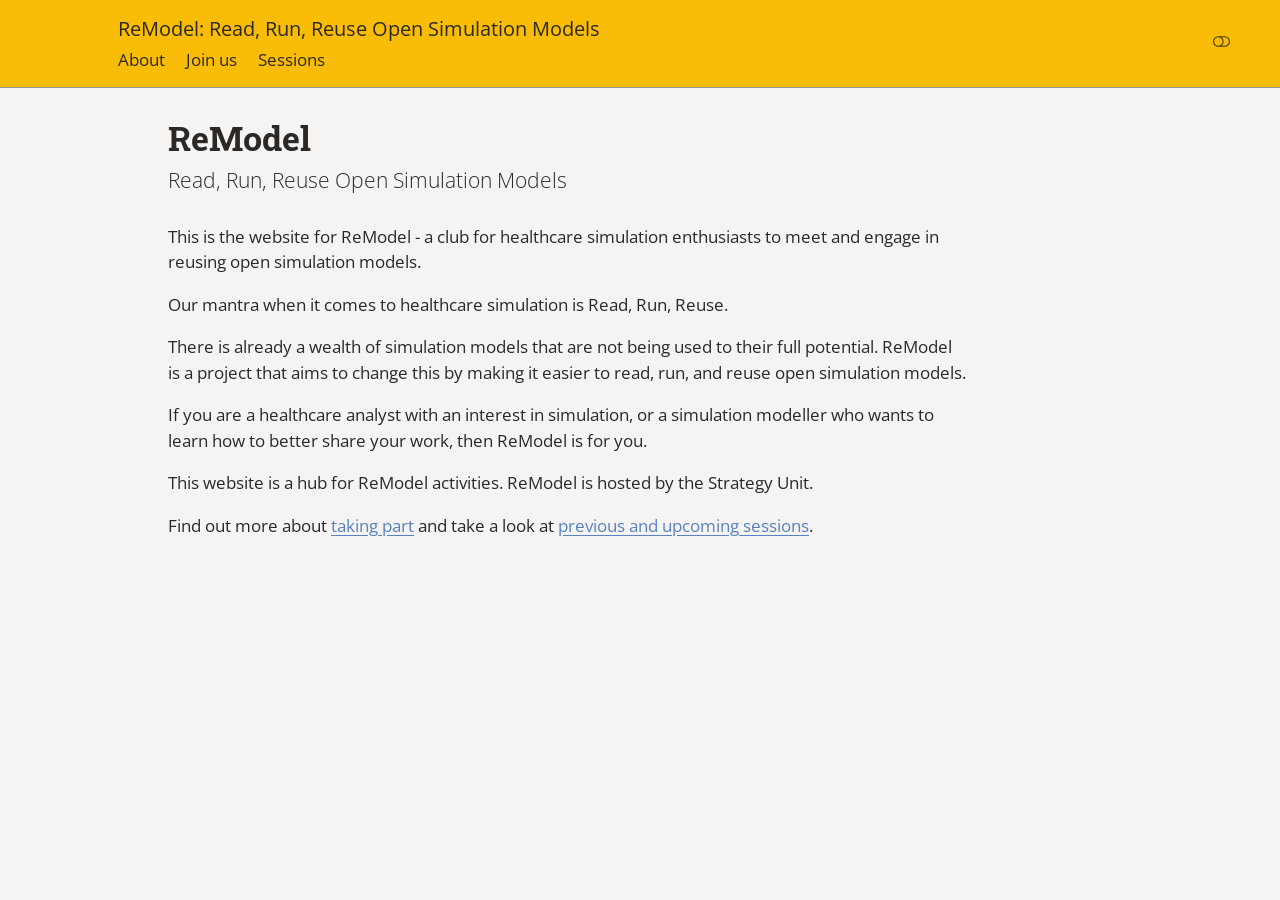
==== commit e405f2c7: "Deploying to gh-pages from @ The-Strategy-Unit/ReModel-docs@acd86abc332dc8b8260add1c9db22b380571677c" ====
--- a/index.html
+++ b/index.html
@@ -2,7 +2,7 @@
 <html xmlns="http://www.w3.org/1999/xhtml" lang="en" xml:lang="en"><head>
 
 <meta charset="utf-8">
-<meta name="generator" content="quarto-1.9.38">
+<meta name="generator" content="quarto-1.10.18">
 
 <meta name="viewport" content="width=device-width, initial-scale=1.0, user-scalable=yes">
 
@@ -12,10 +12,13 @@
 /* Default styles provided by pandoc.
 ** See https://pandoc.org/MANUAL.html#variables-for-html for config info.
 */
-code{white-space: pre-wrap;}
 span.smallcaps{font-variant: small-caps;}
-div.columns{display: flex; gap: min(4vw, 1.5em);}
-div.column{flex: auto; overflow-x: auto;}
+div.columns{display: flex; gap: 1.5em;}
+div.column{flex: auto;}
+@media screen {
+div.columns{gap: min(4vw, 1.5em);}
+div.column{overflow-x: auto;}
+}
 div.hanging-indent{margin-left: 1.5em; text-indent: -1.5em;}
 ul.task-list{list-style: none;}
 ul.task-list li input[type="checkbox"] {
@@ -40,14 +43,14 @@
 <script src="site_libs/quarto-html/tippy.umd.min.js"></script>
 <script src="site_libs/quarto-html/anchor.min.js"></script>
 <link href="site_libs/quarto-html/tippy.css" rel="stylesheet">
-<link href="site_libs/quarto-html/quarto-syntax-highlighting-15634bcf2e68342d4ad2dfa704d543f6.css" rel="stylesheet" class="quarto-color-scheme" id="quarto-text-highlighting-styles">
-<link href="site_libs/quarto-html/quarto-syntax-highlighting-dark-0a6b7249c26820e032cb0bd839ff02b1.css" rel="stylesheet" class="quarto-color-scheme quarto-color-alternate" id="quarto-text-highlighting-styles">
-<link href="site_libs/quarto-html/quarto-syntax-highlighting-15634bcf2e68342d4ad2dfa704d543f6.css" rel="stylesheet" class="quarto-color-scheme-extra" id="quarto-text-highlighting-styles">
+<link href="site_libs/quarto-html/quarto-syntax-highlighting-64a204ab8560d761af7679ceaba22944.css" rel="stylesheet" class="quarto-color-scheme" id="quarto-text-highlighting-styles">
+<link href="site_libs/quarto-html/quarto-syntax-highlighting-dark-b85bc7c33db8c58e0ec93c3465666fed.css" rel="stylesheet" class="quarto-color-scheme quarto-color-alternate" id="quarto-text-highlighting-styles">
+<link href="site_libs/quarto-html/quarto-syntax-highlighting-64a204ab8560d761af7679ceaba22944.css" rel="stylesheet" class="quarto-color-scheme-extra" id="quarto-text-highlighting-styles">
 <script src="site_libs/bootstrap/bootstrap.min.js"></script>
 <link href="site_libs/bootstrap/bootstrap-icons.css" rel="stylesheet">
-<link href="site_libs/bootstrap/bootstrap-93b77a0fa887f0ac426e36b668c902ff.min.css" rel="stylesheet" append-hash="true" class="quarto-color-scheme" id="quarto-bootstrap" data-mode="light">
-<link href="site_libs/bootstrap/bootstrap-dark-64b58655d476df297cdd43208ce61722.min.css" rel="stylesheet" append-hash="true" class="quarto-color-scheme quarto-color-alternate" id="quarto-bootstrap" data-mode="light">
-<link href="site_libs/bootstrap/bootstrap-93b77a0fa887f0ac426e36b668c902ff.min.css" rel="stylesheet" append-hash="true" class="quarto-color-scheme-extra" id="quarto-bootstrap" data-mode="light">
+<link href="site_libs/bootstrap/bootstrap-c5a22b927809c195e1aafd5bd81c9f5a.min.css" rel="stylesheet" append-hash="true" class="quarto-color-scheme" id="quarto-bootstrap" data-mode="light">
+<link href="site_libs/bootstrap/bootstrap-dark-5dc53808ec0da6994131578300b5d74d.min.css" rel="stylesheet" append-hash="true" class="quarto-color-scheme quarto-color-alternate" id="quarto-bootstrap" data-mode="dark">
+<link href="site_libs/bootstrap/bootstrap-c5a22b927809c195e1aafd5bd81c9f5a.min.css" rel="stylesheet" append-hash="true" class="quarto-color-scheme-extra" id="quarto-bootstrap" data-mode="light">
 <script id="quarto-search-options" type="application/json">{
   "location": "navbar",
   "copy-button": false,
@@ -305,14 +308,8 @@
 <div id="quarto-content" class="quarto-container page-columns page-rows-contents page-layout-article page-navbar">
 <!-- sidebar -->
 <!-- margin-sidebar -->
-    <div id="quarto-margin-sidebar" class="sidebar margin-sidebar">
-        <nav id="TOC" role="doc-toc" class="toc-active">
-    <h2 id="toc-title">On this page</h2>
-   
-  <ul>
-  <li><a href="#cycle-1-non-elective-flow-simulation" id="toc-cycle-1-non-elective-flow-simulation" class="nav-link active" data-scroll-target="#cycle-1-non-elective-flow-simulation">Cycle 1: Non-Elective Flow Simulation</a></li>
-  </ul>
-</nav>
+    <div id="quarto-margin-sidebar" class="sidebar margin-sidebar zindex-bottom">
+        
     </div>
 <!-- main -->
 <main class="content" id="quarto-document-content">
@@ -344,19 +341,8 @@
 <p>If you are a healthcare analyst with an interest in simulation, or a simulation modeller who wants to learn how to better share your work, then ReModel is for you.</p>
 <p>This website is a hub for ReModel activities. ReModel is hosted by the Strategy Unit.</p>
 <p>Find out more about <a href="./join-us/index.html">taking part</a> and take a look at <a href="./sessions/index.html">previous and upcoming sessions</a>.</p>
-<section id="cycle-1-non-elective-flow-simulation" class="level2">
-<h2 class="anchored" data-anchor-id="cycle-1-non-elective-flow-simulation">Cycle 1: Non-Elective Flow Simulation</h2>
-<p>Cycle 1 focuses on the open-source <strong>Non-Elective Flow Simulation</strong>, a discrete-event simulation of patients moving from the emergency department into same-day emergency care or an inpatient bed. We will explore how bed capacity, length of stay and same-day emergency care activity affect queues and waiting times.</p>
-<p>Registration for this cycle covers both online sessions:</p>
-<ul>
-<li><strong>Running the model:</strong> 30 September 2026</li>
-<li><strong>Reusing the model:</strong> 28 October 2026</li>
-</ul>
-<p><a href="https://forms.office.com/e/CBAmq3fkUg" class="btn btn-primary" target="_blank">Sign up for Cycle 1</a></p>
-<p>NOTE: THIS IS STILL DRAFT AND A WORK IN PROGRESS</p>
-
-
-</section>
+
+
 
 </main> <!-- /main -->
 <script id="quarto-html-after-body" type="application/javascript">
--- a/site_libs/quarto-html/quarto-syntax-highlighting-64a204ab8560d761af7679ceaba22944.css
+++ b/site_libs/quarto-html/quarto-syntax-highlighting-64a204ab8560d761af7679ceaba22944.css
@@ -0,0 +1,236 @@
+/* quarto syntax highlight colors */
+:root {
+  --quarto-hl-ot-color: #003B4F;
+  --quarto-hl-at-color: #657422;
+  --quarto-hl-ss-color: #20794D;
+  --quarto-hl-an-color: #5E5E5E;
+  --quarto-hl-fu-color: #4758AB;
+  --quarto-hl-st-color: #20794D;
+  --quarto-hl-cf-color: #003B4F;
+  --quarto-hl-op-color: #5E5E5E;
+  --quarto-hl-er-color: #AD0000;
+  --quarto-hl-bn-color: #AD0000;
+  --quarto-hl-al-color: #AD0000;
+  --quarto-hl-va-color: #111111;
+  --quarto-hl-bu-color: inherit;
+  --quarto-hl-ex-color: inherit;
+  --quarto-hl-pp-color: #AD0000;
+  --quarto-hl-in-color: #5E5E5E;
+  --quarto-hl-vs-color: #20794D;
+  --quarto-hl-wa-color: #5E5E5E;
+  --quarto-hl-do-color: #5E5E5E;
+  --quarto-hl-im-color: #00769E;
+  --quarto-hl-ch-color: #20794D;
+  --quarto-hl-dt-color: #AD0000;
+  --quarto-hl-fl-color: #AD0000;
+  --quarto-hl-co-color: #5E5E5E;
+  --quarto-hl-cv-color: #5E5E5E;
+  --quarto-hl-cn-color: #8f5902;
+  --quarto-hl-sc-color: #5E5E5E;
+  --quarto-hl-dv-color: #AD0000;
+  --quarto-hl-kw-color: #003B4F;
+}
+
+/* other quarto variables */
+:root {
+  --quarto-font-monospace: SFMono-Regular, Menlo, Monaco, Consolas, "Liberation Mono", "Courier New", monospace;
+}
+
+/* syntax highlight based on Pandoc's rules */
+pre > code.sourceCode > span {
+  color: #003B4F;
+}
+
+code.sourceCode > span {
+  color: #003B4F;
+}
+
+div.sourceCode,
+div.sourceCode pre.sourceCode {
+  color: #003B4F;
+}
+
+/* Normal */
+code span {
+  color: #003B4F;
+}
+
+/* Alert */
+code span.al {
+  color: #AD0000;
+  font-style: inherit;
+}
+
+/* Annotation */
+code span.an {
+  color: #5E5E5E;
+  font-style: inherit;
+}
+
+/* Attribute */
+code span.at {
+  color: #657422;
+  font-style: inherit;
+}
+
+/* BaseN */
+code span.bn {
+  color: #AD0000;
+  font-style: inherit;
+}
+
+/* BuiltIn */
+code span.bu {
+  font-style: inherit;
+}
+
+/* ControlFlow */
+code span.cf {
+  color: #003B4F;
+  font-weight: bold;
+  font-style: inherit;
+}
+
+/* Char */
+code span.ch {
+  color: #20794D;
+  font-style: inherit;
+}
+
+/* Constant */
+code span.cn {
+  color: #8f5902;
+  font-style: inherit;
+}
+
+/* Comment */
+code span.co {
+  color: #5E5E5E;
+  font-style: inherit;
+}
+
+/* CommentVar */
+code span.cv {
+  color: #5E5E5E;
+  font-style: italic;
+}
+
+/* Documentation */
+code span.do {
+  color: #5E5E5E;
+  font-style: italic;
+}
+
+/* DataType */
+code span.dt {
+  color: #AD0000;
+  font-style: inherit;
+}
+
+/* DecVal */
+code span.dv {
+  color: #AD0000;
+  font-style: inherit;
+}
+
+/* Error */
+code span.er {
+  color: #AD0000;
+  font-style: inherit;
+}
+
+/* Extension */
+code span.ex {
+  font-style: inherit;
+}
+
+/* Float */
+code span.fl {
+  color: #AD0000;
+  font-style: inherit;
+}
+
+/* Function */
+code span.fu {
+  color: #4758AB;
+  font-style: inherit;
+}
+
+/* Import */
+code span.im {
+  color: #00769E;
+  font-style: inherit;
+}
+
+/* Information */
+code span.in {
+  color: #5E5E5E;
+  font-style: inherit;
+}
+
+/* Keyword */
+code span.kw {
+  color: #003B4F;
+  font-weight: bold;
+  font-style: inherit;
+}
+
+/* Operator */
+code span.op {
+  color: #5E5E5E;
+  font-style: inherit;
+}
+
+/* Other */
+code span.ot {
+  color: #003B4F;
+  font-style: inherit;
+}
+
+/* Preprocessor */
+code span.pp {
+  color: #AD0000;
+  font-style: inherit;
+}
+
+/* SpecialChar */
+code span.sc {
+  color: #5E5E5E;
+  font-style: inherit;
+}
+
+/* SpecialString */
+code span.ss {
+  color: #20794D;
+  font-style: inherit;
+}
+
+/* String */
+code span.st {
+  color: #20794D;
+  font-style: inherit;
+}
+
+/* Variable */
+code span.va {
+  color: #111111;
+  font-style: inherit;
+}
+
+/* VerbatimString */
+code span.vs {
+  color: #20794D;
+  font-style: inherit;
+}
+
+/* Warning */
+code span.wa {
+  color: #5E5E5E;
+  font-style: italic;
+}
+
+.prevent-inlining {
+  content: "</";
+}
+
+/*# sourceMappingURL=9d8d5bb603a83b8298b89080a598c93b.css.map */
--- a/site_libs/quarto-html/quarto-syntax-highlighting-dark-b85bc7c33db8c58e0ec93c3465666fed.css
+++ b/site_libs/quarto-html/quarto-syntax-highlighting-dark-b85bc7c33db8c58e0ec93c3465666fed.css
@@ -0,0 +1,219 @@
+/* quarto syntax highlight colors */
+:root {
+  --quarto-hl-al-color: #f07178;
+  --quarto-hl-an-color: #d4d0ab;
+  --quarto-hl-at-color: #00e0e0;
+  --quarto-hl-bn-color: #d4d0ab;
+  --quarto-hl-bu-color: #abe338;
+  --quarto-hl-ch-color: #abe338;
+  --quarto-hl-co-color: #f8f8f2;
+  --quarto-hl-cv-color: #ffd700;
+  --quarto-hl-cn-color: #ffd700;
+  --quarto-hl-cf-color: #ffa07a;
+  --quarto-hl-dt-color: #ffa07a;
+  --quarto-hl-dv-color: #d4d0ab;
+  --quarto-hl-do-color: #f8f8f2;
+  --quarto-hl-er-color: #f07178;
+  --quarto-hl-ex-color: #00e0e0;
+  --quarto-hl-fl-color: #d4d0ab;
+  --quarto-hl-fu-color: #ffa07a;
+  --quarto-hl-im-color: #abe338;
+  --quarto-hl-in-color: #d4d0ab;
+  --quarto-hl-kw-color: #ffa07a;
+  --quarto-hl-op-color: #ffa07a;
+  --quarto-hl-ot-color: #00e0e0;
+  --quarto-hl-pp-color: #dcc6e0;
+  --quarto-hl-re-color: #00e0e0;
+  --quarto-hl-sc-color: #abe338;
+  --quarto-hl-ss-color: #abe338;
+  --quarto-hl-st-color: #abe338;
+  --quarto-hl-va-color: #00e0e0;
+  --quarto-hl-vs-color: #abe338;
+  --quarto-hl-wa-color: #dcc6e0;
+}
+
+/* other quarto variables */
+:root {
+  --quarto-font-monospace: SFMono-Regular, Menlo, Monaco, Consolas, "Liberation Mono", "Courier New", monospace;
+}
+
+/* syntax highlight based on Pandoc's rules */
+pre > code.sourceCode > span {
+  color: #f8f8f2;
+}
+
+code.sourceCode > span {
+  color: #f8f8f2;
+}
+
+div.sourceCode,
+div.sourceCode pre.sourceCode {
+  color: #f8f8f2;
+}
+
+/* Normal */
+code span {
+  color: #f8f8f2;
+}
+
+/* Alert */
+code span.al {
+  color: #f07178;
+}
+
+/* Annotation */
+code span.an {
+  color: #d4d0ab;
+}
+
+/* Attribute */
+code span.at {
+  color: #00e0e0;
+}
+
+/* BaseN */
+code span.bn {
+  color: #d4d0ab;
+}
+
+/* BuiltIn */
+code span.bu {
+  color: #abe338;
+}
+
+/* ControlFlow */
+code span.cf {
+  font-weight: bold;
+  color: #ffa07a;
+}
+
+/* Char */
+code span.ch {
+  color: #abe338;
+}
+
+/* Constant */
+code span.cn {
+  color: #ffd700;
+}
+
+/* Comment */
+code span.co {
+  font-style: italic;
+  color: #f8f8f2;
+}
+
+/* CommentVar */
+code span.cv {
+  color: #ffd700;
+}
+
+/* Documentation */
+code span.do {
+  color: #f8f8f2;
+}
+
+/* DataType */
+code span.dt {
+  color: #ffa07a;
+}
+
+/* DecVal */
+code span.dv {
+  color: #d4d0ab;
+}
+
+/* Error */
+code span.er {
+  color: #f07178;
+  text-decoration: underline;
+}
+
+/* Extension */
+code span.ex {
+  font-weight: bold;
+  color: #00e0e0;
+}
+
+/* Float */
+code span.fl {
+  color: #d4d0ab;
+}
+
+/* Function */
+code span.fu {
+  color: #ffa07a;
+}
+
+/* Import */
+code span.im {
+  color: #abe338;
+}
+
+/* Information */
+code span.in {
+  color: #d4d0ab;
+}
+
+/* Keyword */
+code span.kw {
+  font-weight: bold;
+  color: #ffa07a;
+}
+
+/* Operator */
+code span.op {
+  color: #ffa07a;
+}
+
+/* Other */
+code span.ot {
+  color: #00e0e0;
+}
+
+/* Preprocessor */
+code span.pp {
+  color: #dcc6e0;
+}
+
+/* RegionMarker */
+code span.re {
+  background-color: #f8f8f2;
+  color: #00e0e0;
+}
+
+/* SpecialChar */
+code span.sc {
+  color: #abe338;
+}
+
+/* SpecialString */
+code span.ss {
+  color: #abe338;
+}
+
+/* String */
+code span.st {
+  color: #abe338;
+}
+
+/* Variable */
+code span.va {
+  color: #00e0e0;
+}
+
+/* VerbatimString */
+code span.vs {
+  color: #abe338;
+}
+
+/* Warning */
+code span.wa {
+  color: #dcc6e0;
+}
+
+.prevent-inlining {
+  content: "</";
+}
+
+/*# sourceMappingURL=4ed8f1090dec6531da29ab00902aa718.css.map */
--- a/site_libs/quarto-html/quarto-syntax-highlighting-64a204ab8560d761af7679ceaba22944.css
+++ b/site_libs/quarto-html/quarto-syntax-highlighting-64a204ab8560d761af7679ceaba22944.css
@@ -0,0 +1,236 @@
+/* quarto syntax highlight colors */
+:root {
+  --quarto-hl-ot-color: #003B4F;
+  --quarto-hl-at-color: #657422;
+  --quarto-hl-ss-color: #20794D;
+  --quarto-hl-an-color: #5E5E5E;
+  --quarto-hl-fu-color: #4758AB;
+  --quarto-hl-st-color: #20794D;
+  --quarto-hl-cf-color: #003B4F;
+  --quarto-hl-op-color: #5E5E5E;
+  --quarto-hl-er-color: #AD0000;
+  --quarto-hl-bn-color: #AD0000;
+  --quarto-hl-al-color: #AD0000;
+  --quarto-hl-va-color: #111111;
+  --quarto-hl-bu-color: inherit;
+  --quarto-hl-ex-color: inherit;
+  --quarto-hl-pp-color: #AD0000;
+  --quarto-hl-in-color: #5E5E5E;
+  --quarto-hl-vs-color: #20794D;
+  --quarto-hl-wa-color: #5E5E5E;
+  --quarto-hl-do-color: #5E5E5E;
+  --quarto-hl-im-color: #00769E;
+  --quarto-hl-ch-color: #20794D;
+  --quarto-hl-dt-color: #AD0000;
+  --quarto-hl-fl-color: #AD0000;
+  --quarto-hl-co-color: #5E5E5E;
+  --quarto-hl-cv-color: #5E5E5E;
+  --quarto-hl-cn-color: #8f5902;
+  --quarto-hl-sc-color: #5E5E5E;
+  --quarto-hl-dv-color: #AD0000;
+  --quarto-hl-kw-color: #003B4F;
+}
+
+/* other quarto variables */
+:root {
+  --quarto-font-monospace: SFMono-Regular, Menlo, Monaco, Consolas, "Liberation Mono", "Courier New", monospace;
+}
+
+/* syntax highlight based on Pandoc's rules */
+pre > code.sourceCode > span {
+  color: #003B4F;
+}
+
+code.sourceCode > span {
+  color: #003B4F;
+}
+
+div.sourceCode,
+div.sourceCode pre.sourceCode {
+  color: #003B4F;
+}
+
+/* Normal */
+code span {
+  color: #003B4F;
+}
+
+/* Alert */
+code span.al {
+  color: #AD0000;
+  font-style: inherit;
+}
+
+/* Annotation */
+code span.an {
+  color: #5E5E5E;
+  font-style: inherit;
+}
+
+/* Attribute */
+code span.at {
+  color: #657422;
+  font-style: inherit;
+}
+
+/* BaseN */
+code span.bn {
+  color: #AD0000;
+  font-style: inherit;
+}
+
+/* BuiltIn */
+code span.bu {
+  font-style: inherit;
+}
+
+/* ControlFlow */
+code span.cf {
+  color: #003B4F;
+  font-weight: bold;
+  font-style: inherit;
+}
+
+/* Char */
+code span.ch {
+  color: #20794D;
+  font-style: inherit;
+}
+
+/* Constant */
+code span.cn {
+  color: #8f5902;
+  font-style: inherit;
+}
+
+/* Comment */
+code span.co {
+  color: #5E5E5E;
+  font-style: inherit;
+}
+
+/* CommentVar */
+code span.cv {
+  color: #5E5E5E;
+  font-style: italic;
+}
+
+/* Documentation */
+code span.do {
+  color: #5E5E5E;
+  font-style: italic;
+}
+
+/* DataType */
+code span.dt {
+  color: #AD0000;
+  font-style: inherit;
+}
+
+/* DecVal */
+code span.dv {
+  color: #AD0000;
+  font-style: inherit;
+}
+
+/* Error */
+code span.er {
+  color: #AD0000;
+  font-style: inherit;
+}
+
+/* Extension */
+code span.ex {
+  font-style: inherit;
+}
+
+/* Float */
+code span.fl {
+  color: #AD0000;
+  font-style: inherit;
+}
+
+/* Function */
+code span.fu {
+  color: #4758AB;
+  font-style: inherit;
+}
+
+/* Import */
+code span.im {
+  color: #00769E;
+  font-style: inherit;
+}
+
+/* Information */
+code span.in {
+  color: #5E5E5E;
+  font-style: inherit;
+}
+
+/* Keyword */
+code span.kw {
+  color: #003B4F;
+  font-weight: bold;
+  font-style: inherit;
+}
+
+/* Operator */
+code span.op {
+  color: #5E5E5E;
+  font-style: inherit;
+}
+
+/* Other */
+code span.ot {
+  color: #003B4F;
+  font-style: inherit;
+}
+
+/* Preprocessor */
+code span.pp {
+  color: #AD0000;
+  font-style: inherit;
+}
+
+/* SpecialChar */
+code span.sc {
+  color: #5E5E5E;
+  font-style: inherit;
+}
+
+/* SpecialString */
+code span.ss {
+  color: #20794D;
+  font-style: inherit;
+}
+
+/* String */
+code span.st {
+  color: #20794D;
+  font-style: inherit;
+}
+
+/* Variable */
+code span.va {
+  color: #111111;
+  font-style: inherit;
+}
+
+/* VerbatimString */
+code span.vs {
+  color: #20794D;
+  font-style: inherit;
+}
+
+/* Warning */
+code span.wa {
+  color: #5E5E5E;
+  font-style: italic;
+}
+
+.prevent-inlining {
+  content: "</";
+}
+
+/*# sourceMappingURL=9d8d5bb603a83b8298b89080a598c93b.css.map */
--- a/_listing.css
+++ b/_listing.css
@@ -1,27 +1,43 @@
 /* Give session summaries most of each listing row on wider screens. */
-.quarto-listing.quarto-listing-container-default .listing-title,
-.quarto-listing.quarto-listing-container-default .listing-title a {
+.quarto-listing .listing-title,
+.quarto-listing .listing-title a {
   font-family: "Roboto Slab", "Open Sans", Arial, sans-serif;
   font-weight: 700;
 }
 
+.quarto-listing .quarto-post:has(> .session-cycle-heading) {
+  flex-wrap: wrap;
+}
+
+.quarto-listing .session-cycle-heading {
+  order: -1;
+  flex: 0 0 100%;
+  margin: 0.75rem 0 1.25rem;
+  padding: 0.6rem 0.85rem;
+  border-left: 0.4rem solid var(--color-primary);
+  border-bottom: 1px solid var(--color-secondary);
+  background-color: rgba(249, 189, 7, 0.12);
+  color: var(--color-foreground);
+  font-size: clamp(1.25rem, 1.8vw, 1.55rem);
+}
+
 @media (min-width: 768px) {
-  .quarto-listing.quarto-listing-container-default .quarto-listing-default .quarto-post > .metadata {
+  .quarto-listing .quarto-listing-default .quarto-post > .metadata {
     flex: 0 1 15%;
   }
 
-  .quarto-listing.quarto-listing-container-default .quarto-listing-default .quarto-post > .body {
+  .quarto-listing .quarto-listing-default .quarto-post > .body {
     flex: 1 1 75%;
   }
 }
 
 @media (min-width: 992px) {
-  #quarto-content:has(.quarto-listing-container-default) > main.content {
+  #quarto-content:has(.quarto-listing) > main.content {
     grid-column: page-start / page-end;
     padding-right: 6.75rem;
   }
 
-  #quarto-content:has(.quarto-listing-container-default) > #quarto-margin-sidebar {
+  #quarto-content:has(.quarto-listing) > #quarto-margin-sidebar {
     justify-self: end;
     width: 5.75rem;
   }
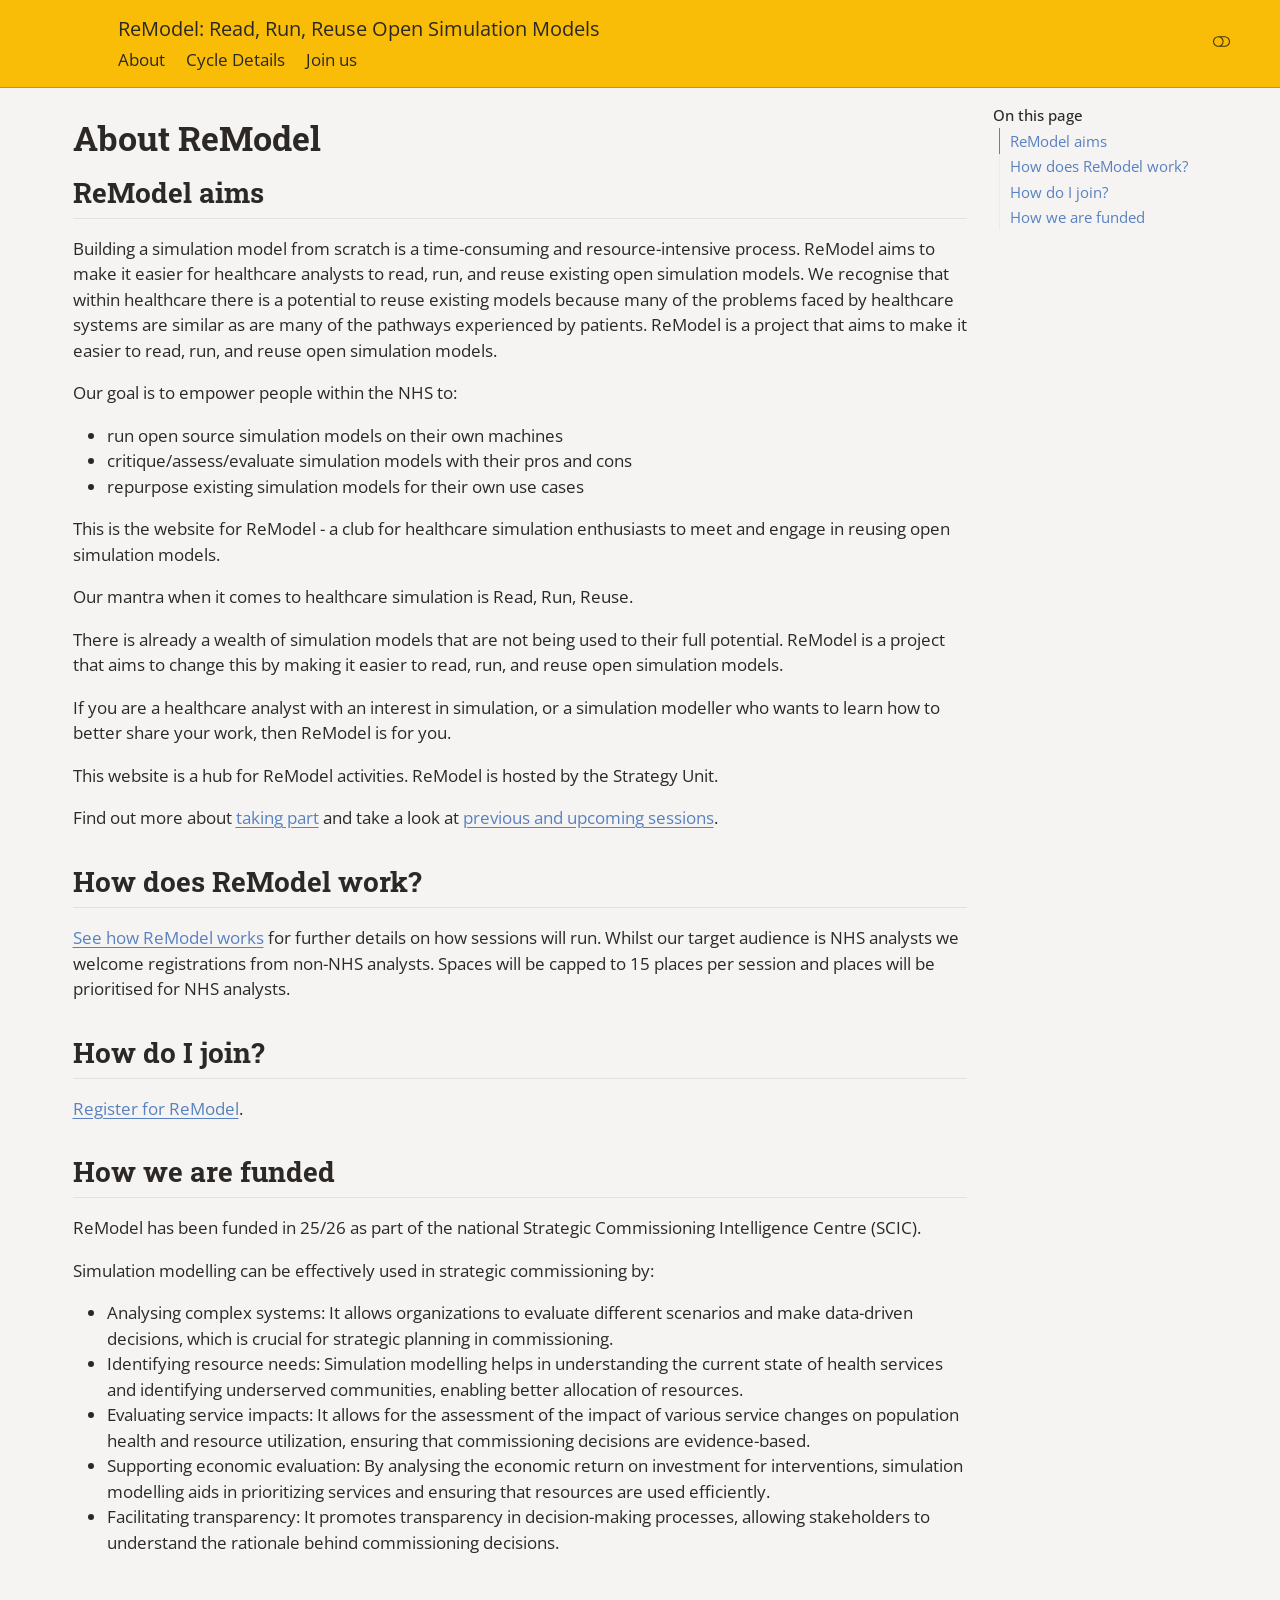
==== commit b40ec68f: "Deploying to gh-pages from @ The-Strategy-Unit/ReModel-docs@2aef34c0886241b8d3b508294127975cb3286917" ====
--- a/index.html
+++ b/index.html
@@ -7,7 +7,7 @@
 <meta name="viewport" content="width=device-width, initial-scale=1.0, user-scalable=yes">
 
 
-<title>ReModel – ReModel: Read, Run, Reuse Open Simulation Models</title>
+<title>About ReModel – ReModel: Read, Run, Reuse Open Simulation Models</title>
 <style>
 /* Default styles provided by pandoc.
 ** See https://pandoc.org/MANUAL.html#variables-for-html for config info.
@@ -268,16 +268,16 @@
           <div class="collapse navbar-collapse" id="navbarCollapse">
             <ul class="navbar-nav navbar-nav-scroll me-auto">
   <li class="nav-item">
-    <a class="nav-link" href="./about.html"> 
+    <a class="nav-link active" href="./index.html" aria-current="page"> 
 <span class="menu-text">About</span></a>
+  </li>  
+  <li class="nav-item">
+    <a class="nav-link" href="./sessions/index.html"> 
+<span class="menu-text">Cycle Details</span></a>
   </li>  
   <li class="nav-item">
     <a class="nav-link" href="./join-us/index.html"> 
 <span class="menu-text">Join us</span></a>
-  </li>  
-  <li class="nav-item">
-    <a class="nav-link" href="./sessions/index.html"> 
-<span class="menu-text">Sessions</span></a>
   </li>  
 </ul>
             <ul class="navbar-nav navbar-nav-scroll ms-auto">
@@ -305,25 +305,33 @@
     </nav>
 </header>
 <!-- content -->
-<div id="quarto-content" class="quarto-container page-columns page-rows-contents page-layout-article page-navbar">
+<div id="quarto-content" class="quarto-container page-columns page-rows-contents page-layout-full page-navbar">
 <!-- sidebar -->
 <!-- margin-sidebar -->
-    <div id="quarto-margin-sidebar" class="sidebar margin-sidebar zindex-bottom">
-        
+    <div id="quarto-margin-sidebar" class="sidebar margin-sidebar">
+        <nav id="TOC" role="doc-toc" class="toc-active">
+    <h2 id="toc-title">On this page</h2>
+   
+  <ul>
+  <li><a href="#remodel-aims" id="toc-remodel-aims" class="nav-link active" data-scroll-target="#remodel-aims">ReModel aims</a></li>
+  <li><a href="#how-does-remodel-work" id="toc-how-does-remodel-work" class="nav-link" data-scroll-target="#how-does-remodel-work">How does ReModel work?</a></li>
+  <li><a href="#how-do-i-join" id="toc-how-do-i-join" class="nav-link" data-scroll-target="#how-do-i-join">How do I join?</a></li>
+  <li><a href="#how-we-are-funded" id="toc-how-we-are-funded" class="nav-link" data-scroll-target="#how-we-are-funded">How we are funded</a></li>
+  </ul>
+</nav>
     </div>
 <!-- main -->
-<main class="content" id="quarto-document-content">
+<main class="content column-page-left" id="quarto-document-content">
 
 
 <header id="title-block-header" class="quarto-title-block default">
 <div class="quarto-title">
-<h1 class="title">ReModel</h1>
-<p class="subtitle lead">Read, Run, Reuse Open Simulation Models</p>
+<h1 class="title">About ReModel</h1>
 </div>
 
 
 
-<div class="quarto-title-meta">
+<div class="quarto-title-meta column-page-left">
 
     
   
@@ -335,14 +343,44 @@
 </header>
 
 
+<section id="remodel-aims" class="level2">
+<h2 class="anchored" data-anchor-id="remodel-aims">ReModel aims</h2>
+<p>Building a simulation model from scratch is a time-consuming and resource-intensive process. ReModel aims to make it easier for healthcare analysts to read, run, and reuse existing open simulation models. We recognise that within healthcare there is a potential to reuse existing models because many of the problems faced by healthcare systems are similar as are many of the pathways experienced by patients. ReModel is a project that aims to make it easier to read, run, and reuse open simulation models.</p>
+<p>Our goal is to empower people within the NHS to:</p>
+<ul>
+<li>run open source simulation models on their own machines</li>
+<li>critique/assess/evaluate simulation models with their pros and cons</li>
+<li>repurpose existing simulation models for their own use cases</li>
+</ul>
 <p>This is the website for ReModel - a club for healthcare simulation enthusiasts to meet and engage in reusing open simulation models.</p>
 <p>Our mantra when it comes to healthcare simulation is Read, Run, Reuse.</p>
 <p>There is already a wealth of simulation models that are not being used to their full potential. ReModel is a project that aims to change this by making it easier to read, run, and reuse open simulation models.</p>
 <p>If you are a healthcare analyst with an interest in simulation, or a simulation modeller who wants to learn how to better share your work, then ReModel is for you.</p>
 <p>This website is a hub for ReModel activities. ReModel is hosted by the Strategy Unit.</p>
 <p>Find out more about <a href="./join-us/index.html">taking part</a> and take a look at <a href="./sessions/index.html">previous and upcoming sessions</a>.</p>
-
-
+</section>
+<section id="how-does-remodel-work" class="level2">
+<h2 class="anchored" data-anchor-id="how-does-remodel-work">How does ReModel work?</h2>
+<p><a href="./join-us/index.html#how-remodel-works">See how ReModel works</a> for further details on how sessions will run. Whilst our target audience is NHS analysts we welcome registrations from non-NHS analysts. Spaces will be capped to 15 places per session and places will be prioritised for NHS analysts.</p>
+</section>
+<section id="how-do-i-join" class="level2">
+<h2 class="anchored" data-anchor-id="how-do-i-join">How do I join?</h2>
+<p><a href="./join-us/index.html#register-for-remodel">Register for ReModel</a>.</p>
+</section>
+<section id="how-we-are-funded" class="level2">
+<h2 class="anchored" data-anchor-id="how-we-are-funded">How we are funded</h2>
+<p>ReModel has been funded in 25/26 as part of the national Strategic Commissioning Intelligence Centre (SCIC).</p>
+<p>Simulation modelling can be effectively used in strategic commissioning by:</p>
+<ul>
+<li>Analysing complex systems: It allows organizations to evaluate different scenarios and make data-driven decisions, which is crucial for strategic planning in commissioning.</li>
+<li>Identifying resource needs: Simulation modelling helps in understanding the current state of health services and identifying underserved communities, enabling better allocation of resources.</li>
+<li>Evaluating service impacts: It allows for the assessment of the impact of various service changes on population health and resource utilization, ensuring that commissioning decisions are evidence-based.</li>
+<li>Supporting economic evaluation: By analysing the economic return on investment for interventions, simulation modelling aids in prioritizing services and ensuring that resources are used efficiently.</li>
+<li>Facilitating transparency: It promotes transparency in decision-making processes, allowing stakeholders to understand the rationale behind commissioning decisions.</li>
+</ul>
+
+
+</section>
 
 </main> <!-- /main -->
 <script id="quarto-html-after-body" type="application/javascript">
--- a/_listing.css
+++ b/_listing.css
@@ -7,18 +7,31 @@
 
 .quarto-listing .quarto-post:has(> .session-cycle-heading) {
   flex-wrap: wrap;
+  column-gap: 2em;
+  row-gap: 0;
 }
 
 .quarto-listing .session-cycle-heading {
-  order: -1;
+  order: -2;
   flex: 0 0 100%;
-  margin: 0.75rem 0 1.25rem;
+  margin: 0.75rem 0 0;
   padding: 0.6rem 0.85rem;
   border-left: 0.4rem solid var(--color-primary);
   border-bottom: 1px solid var(--color-secondary);
   background-color: rgba(249, 189, 7, 0.12);
   color: var(--color-foreground);
   font-size: clamp(1.25rem, 1.8vw, 1.55rem);
+}
+
+.quarto-listing .session-cycle-description {
+  order: -1;
+  flex: 0 0 100%;
+  margin: 0.5rem 0 0.75rem;
+  padding: 0;
+}
+
+.quarto-listing .session-cycle-description p {
+  margin: 0;
 }
 
 @media (min-width: 768px) {
@@ -42,3 +55,70 @@
     width: 5.75rem;
   }
 }
+
+/* Place the session registration action beside the title metadata. */
+main.content:has(.session-join-action) {
+  position: relative;
+}
+
+.session-join-action {
+  position: absolute;
+  top: 4.875rem;
+  right: 1.5rem;
+  min-width: 9rem;
+  font-weight: 700;
+  text-align: center;
+}
+
+@media (max-width: 767.98px) {
+  .session-join-action {
+    position: static;
+    margin: 0 0 1.5rem;
+  }
+}
+
+.all-sessions-menu {
+  display: none;
+}
+
+.all-sessions-menu.all-sessions-menu-ready {
+  display: block;
+  position: static;
+  width: auto;
+  margin-top: 1rem;
+  padding-top: 0.75rem;
+  border-top: 1px solid var(--bs-border-color);
+  font-size: 0.9rem;
+}
+
+#TOC:has(> .all-sessions-menu) {
+  max-height: calc(100vh - 5rem);
+  overflow-y: auto;
+  padding-right: 0.35rem;
+  scrollbar-width: thin;
+}
+
+.all-sessions-title {
+  margin: 0 0 0.5rem;
+  color: var(--bs-body-color);
+  font-size: 1rem;
+  font-weight: 700;
+}
+
+.all-sessions-menu ul {
+  margin: 0;
+  padding-left: 0;
+  list-style: none;
+}
+
+.all-sessions-menu li {
+  margin-bottom: 0.55rem;
+  line-height: 1.3;
+}
+
+.all-sessions-menu a,
+.all-sessions-menu a:hover,
+.all-sessions-menu a:focus {
+  color: var(--bs-link-color);
+  text-decoration: none;
+}
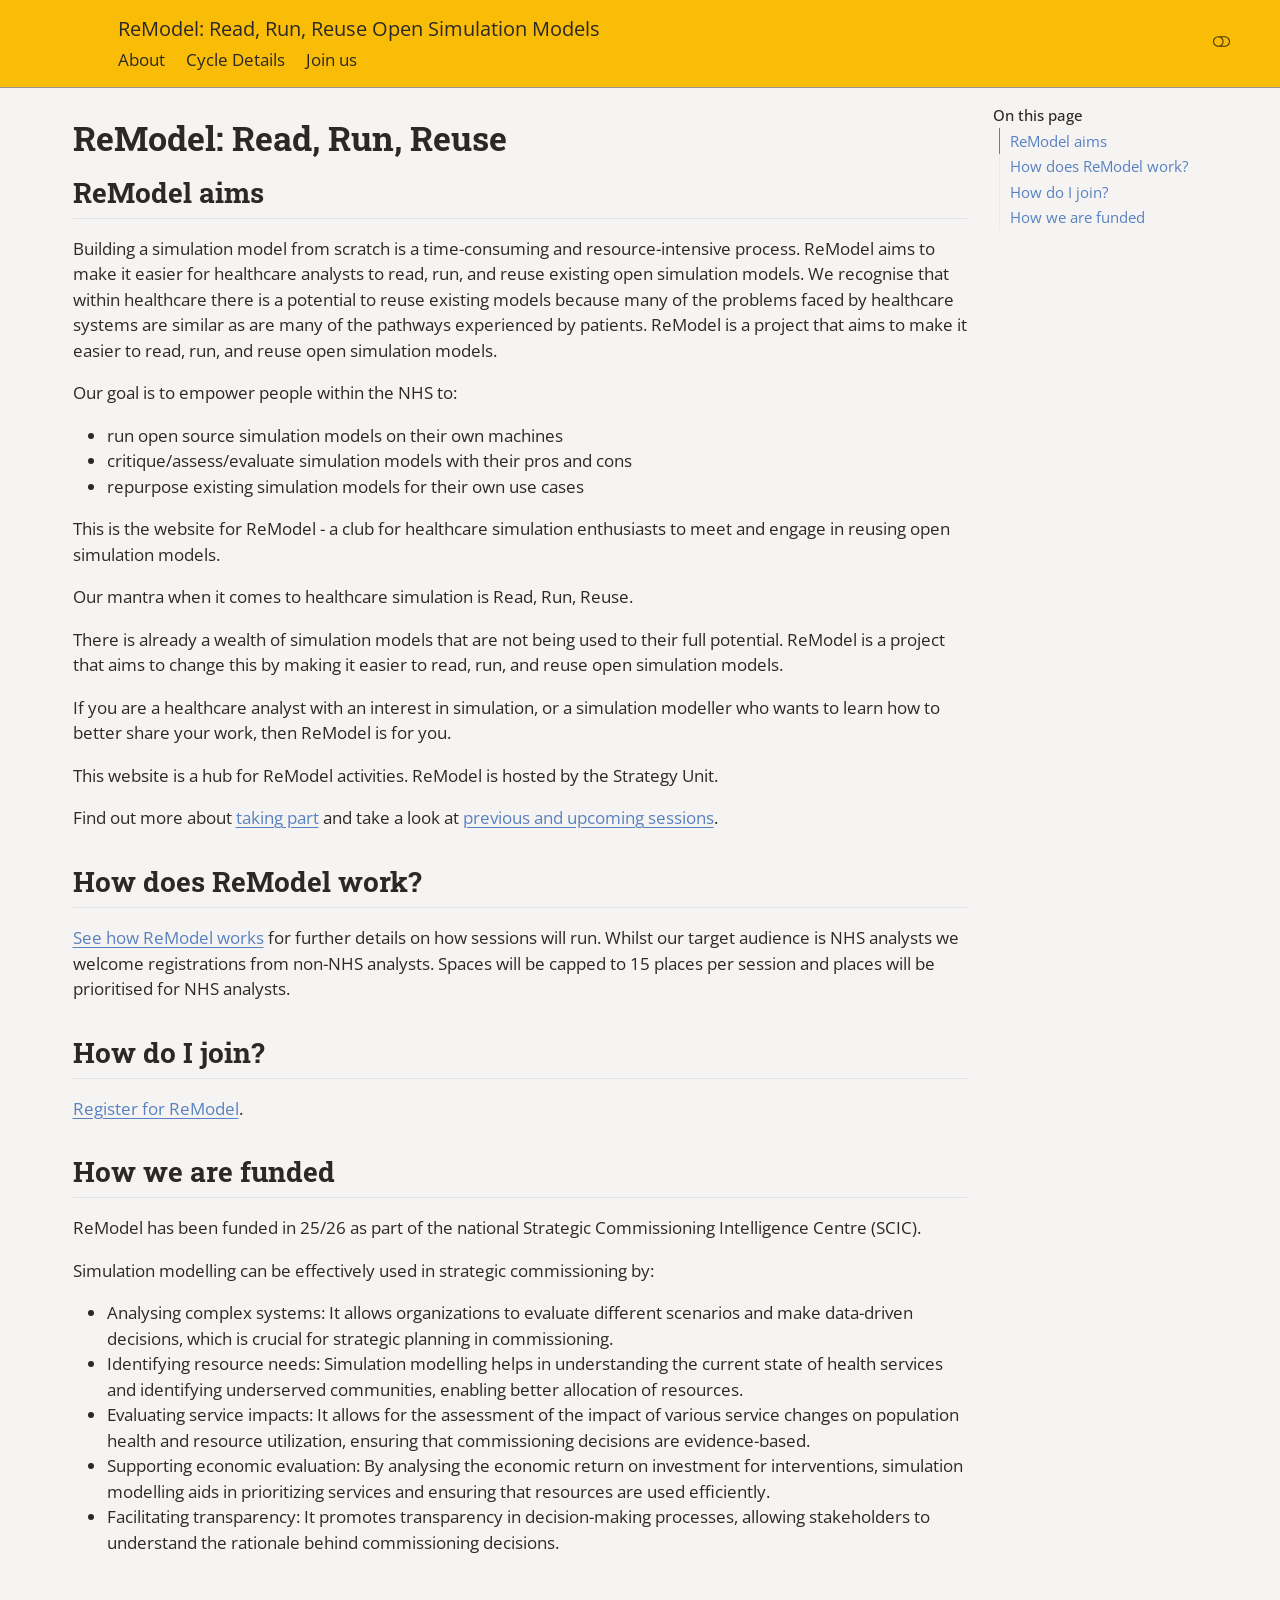
==== commit d3af0191: "Deploying to gh-pages from @ The-Strategy-Unit/ReModel-docs@c797f1e677db23058d89198d5102c46d7cd2a25d" ====
--- a/index.html
+++ b/index.html
@@ -7,7 +7,7 @@
 <meta name="viewport" content="width=device-width, initial-scale=1.0, user-scalable=yes">
 
 
-<title>About ReModel – ReModel: Read, Run, Reuse Open Simulation Models</title>
+<title>ReModel: Read, Run, Reuse – ReModel: Read, Run, Reuse Open Simulation Models</title>
 <style>
 /* Default styles provided by pandoc.
 ** See https://pandoc.org/MANUAL.html#variables-for-html for config info.
@@ -48,9 +48,9 @@
 <link href="site_libs/quarto-html/quarto-syntax-highlighting-64a204ab8560d761af7679ceaba22944.css" rel="stylesheet" class="quarto-color-scheme-extra" id="quarto-text-highlighting-styles">
 <script src="site_libs/bootstrap/bootstrap.min.js"></script>
 <link href="site_libs/bootstrap/bootstrap-icons.css" rel="stylesheet">
-<link href="site_libs/bootstrap/bootstrap-c5a22b927809c195e1aafd5bd81c9f5a.min.css" rel="stylesheet" append-hash="true" class="quarto-color-scheme" id="quarto-bootstrap" data-mode="light">
-<link href="site_libs/bootstrap/bootstrap-dark-5dc53808ec0da6994131578300b5d74d.min.css" rel="stylesheet" append-hash="true" class="quarto-color-scheme quarto-color-alternate" id="quarto-bootstrap" data-mode="dark">
-<link href="site_libs/bootstrap/bootstrap-c5a22b927809c195e1aafd5bd81c9f5a.min.css" rel="stylesheet" append-hash="true" class="quarto-color-scheme-extra" id="quarto-bootstrap" data-mode="light">
+<link href="site_libs/bootstrap/bootstrap-1a29fb3fe40045b7178d249a4fdde6b4.min.css" rel="stylesheet" append-hash="true" class="quarto-color-scheme" id="quarto-bootstrap" data-mode="light">
+<link href="site_libs/bootstrap/bootstrap-dark-edfc3109b11c84b41182be74e498305c.min.css" rel="stylesheet" append-hash="true" class="quarto-color-scheme quarto-color-alternate" id="quarto-bootstrap" data-mode="dark">
+<link href="site_libs/bootstrap/bootstrap-1a29fb3fe40045b7178d249a4fdde6b4.min.css" rel="stylesheet" append-hash="true" class="quarto-color-scheme-extra" id="quarto-bootstrap" data-mode="light">
 <script id="quarto-search-options" type="application/json">{
   "location": "navbar",
   "copy-button": false,
@@ -326,7 +326,7 @@
 
 <header id="title-block-header" class="quarto-title-block default">
 <div class="quarto-title">
-<h1 class="title">About ReModel</h1>
+<h1 class="title">ReModel: Read, Run, Reuse</h1>
 </div>
 
 
--- a/_SUBrand.StyleSheet.css
+++ b/_SUBrand.StyleSheet.css
@@ -343,7 +343,7 @@
 @media (min-width: 576px) {
   #quarto-content:has(main.content > section#model-overview) #title-block-header {
     display: grid;
-    grid-template-columns: max-content max-content max-content;
+    grid-template-columns: max-content max-content minmax(0, 1fr);
     grid-template-rows: auto auto;
     column-gap: 2rem;
     row-gap: 0.75rem;
@@ -358,7 +358,10 @@
   #quarto-content:has(main.content > section#model-overview) #title-block-header h1.title {
     grid-column: 1 / -1;
     grid-row: 1;
+    min-width: 0;
+    max-width: 100%;
     margin-bottom: 0;
+    overflow-wrap: break-word;
   }
 
   #quarto-content:has(main.content > section#model-overview) #title-block-header .quarto-title-meta > div:first-child {
--- a/_listing.css
+++ b/_listing.css
@@ -56,24 +56,36 @@
   }
 }
 
-/* Place the session registration action beside the title metadata. */
-main.content:has(.session-join-action) {
+/* Anchor the session registration action to the model section, which moves
+ * down naturally when a long page title wraps. */
+section#model-overview {
   position: relative;
+}
+
+section#model-overview > p:has(> .session-join-action) {
+  height: 0;
+  margin: 0;
 }
 
 .session-join-action {
   position: absolute;
-  top: 4.875rem;
-  right: 1.5rem;
+  top: -4.875rem;
+  right: 2rem;
   min-width: 9rem;
   font-weight: 700;
   text-align: center;
 }
 
 @media (max-width: 767.98px) {
+  section#model-overview > p:has(> .session-join-action) {
+    display: flex;
+    justify-content: flex-start;
+    height: auto;
+    margin: 1rem 0 1.5rem;
+  }
+
   .session-join-action {
     position: static;
-    margin: 0 0 1.5rem;
   }
 }
 
